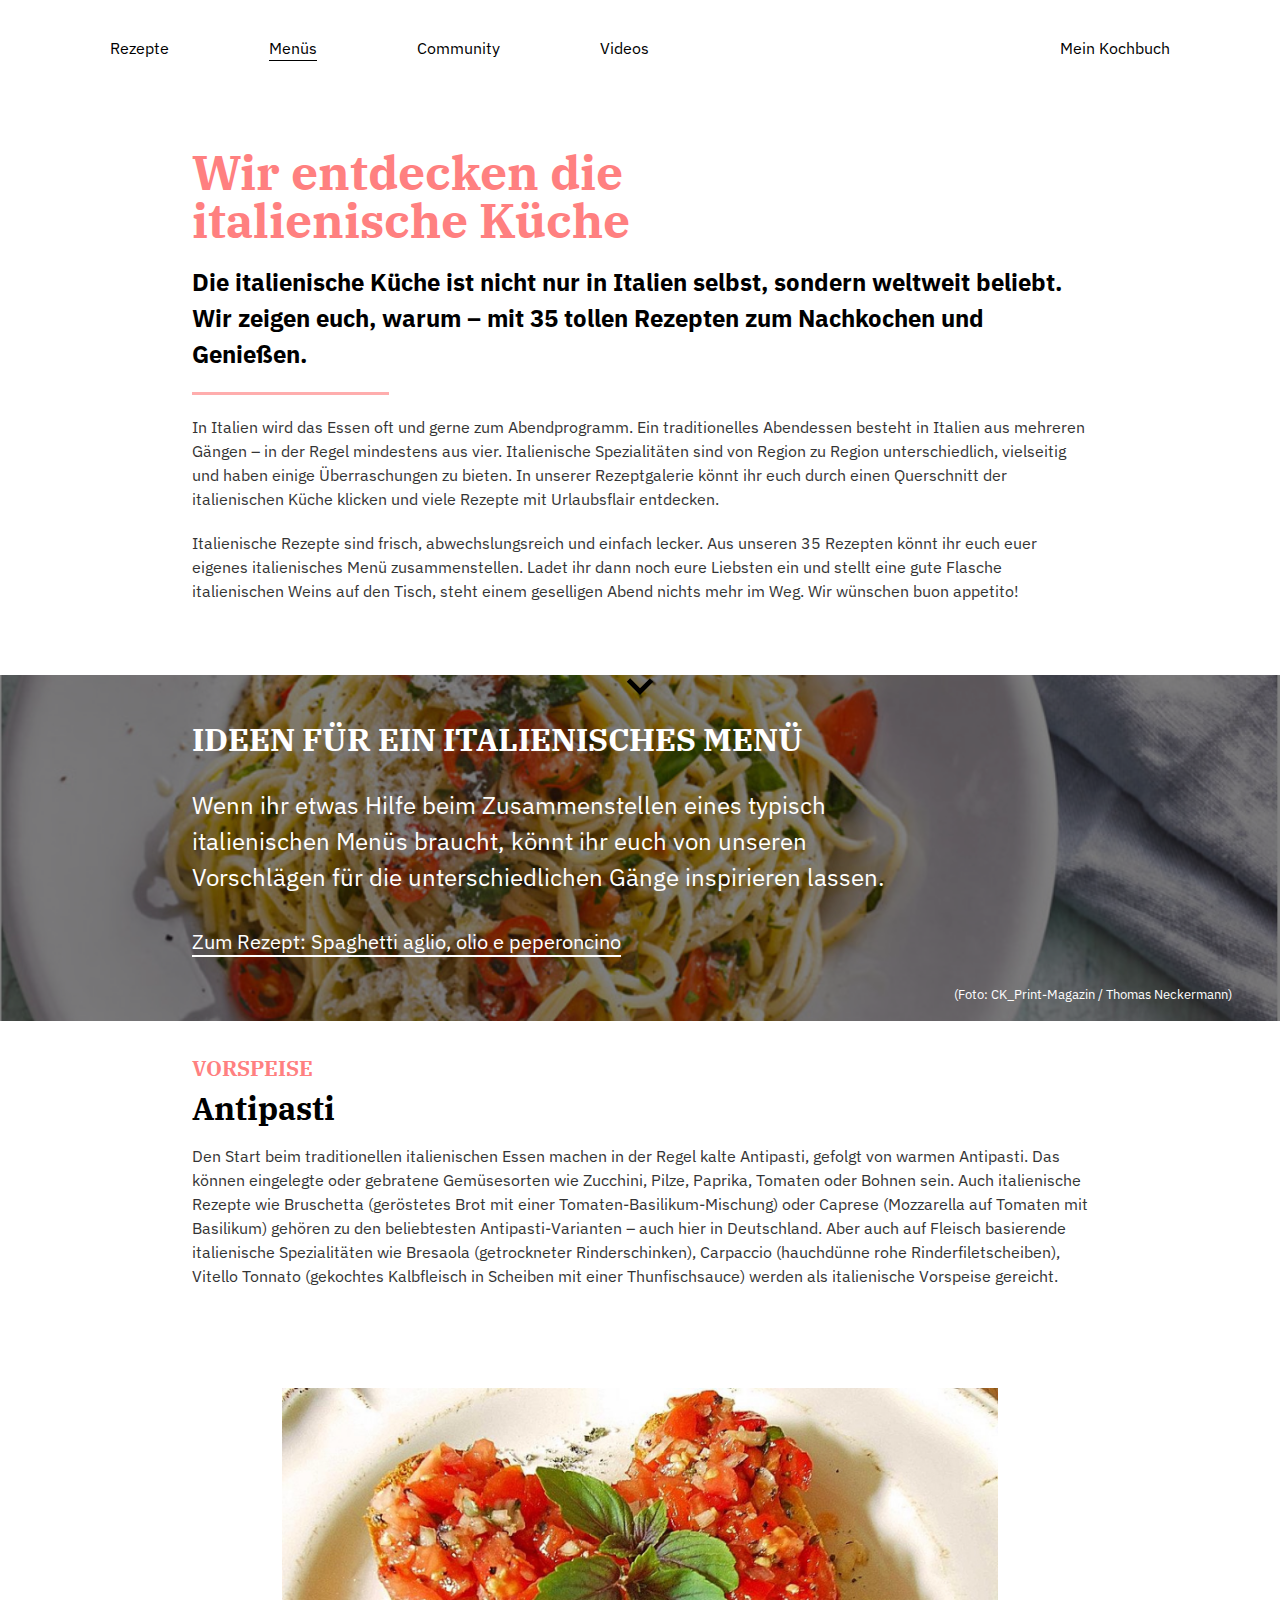
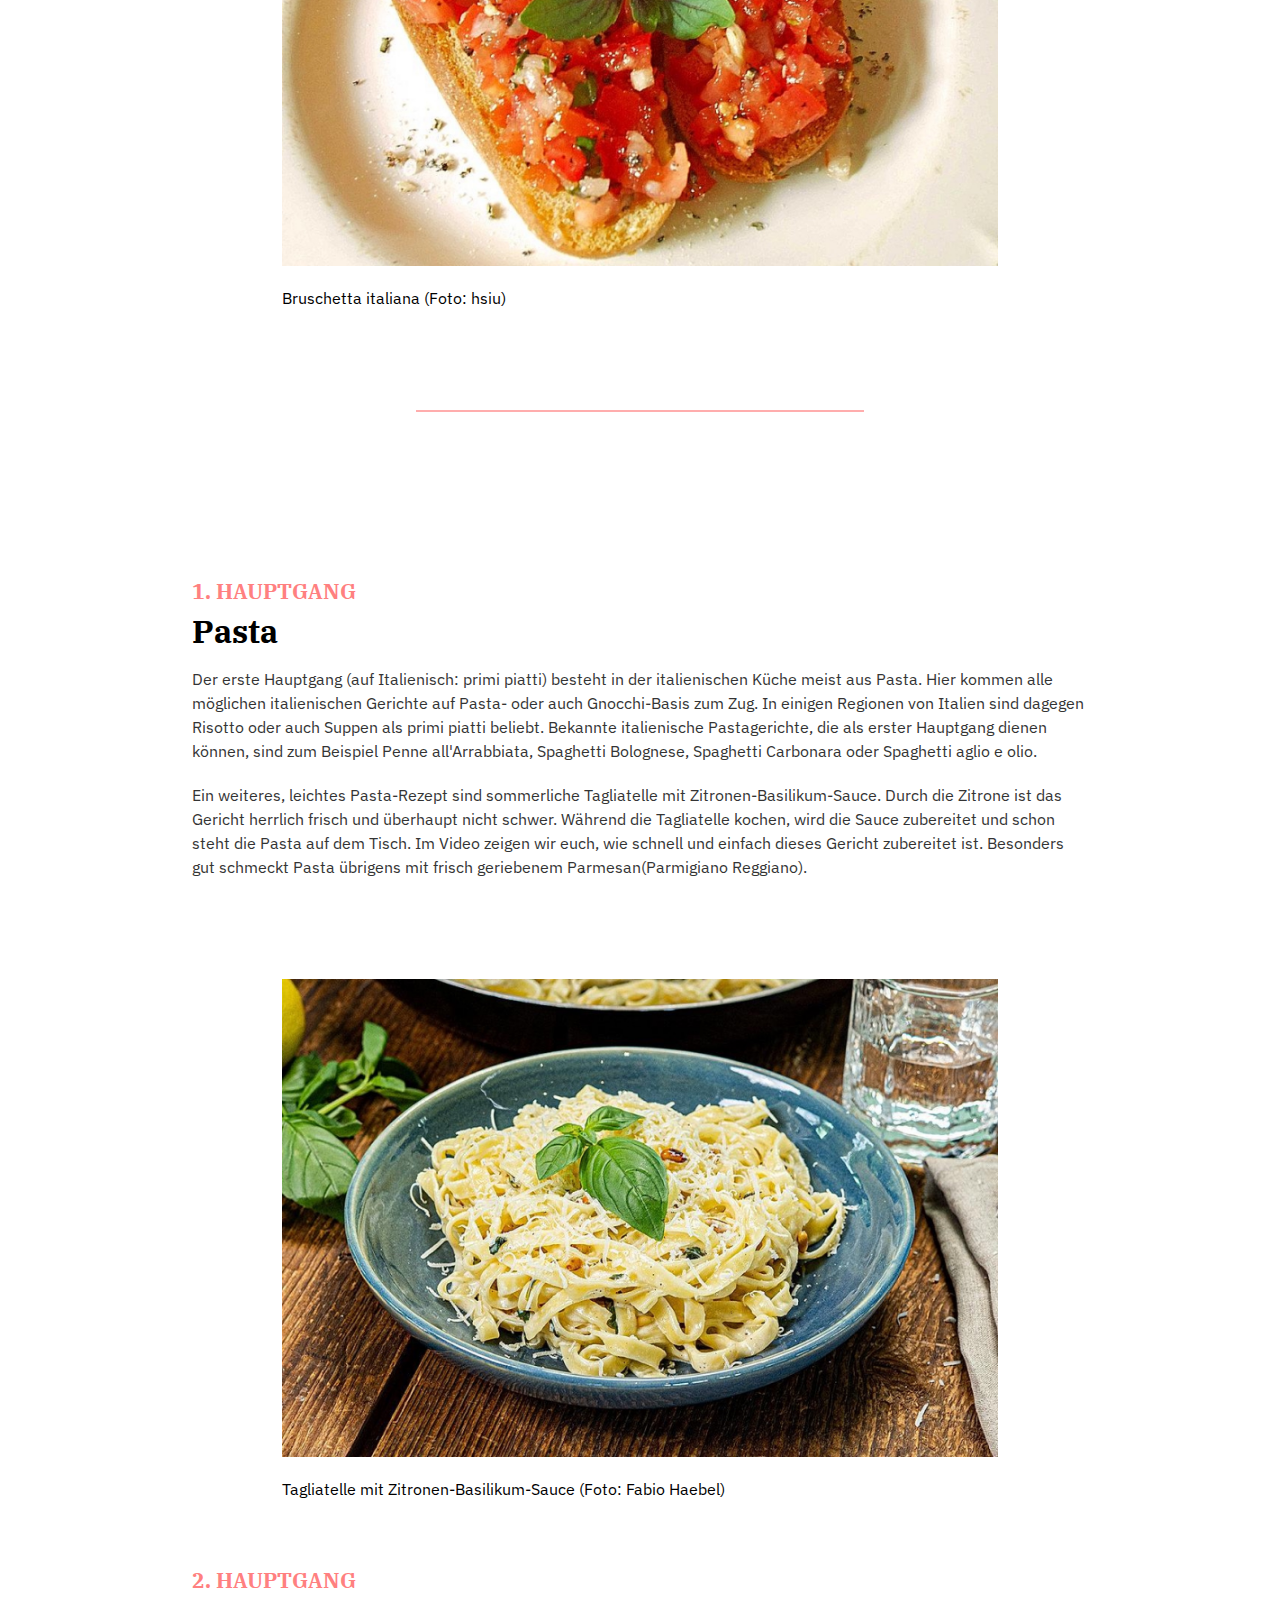
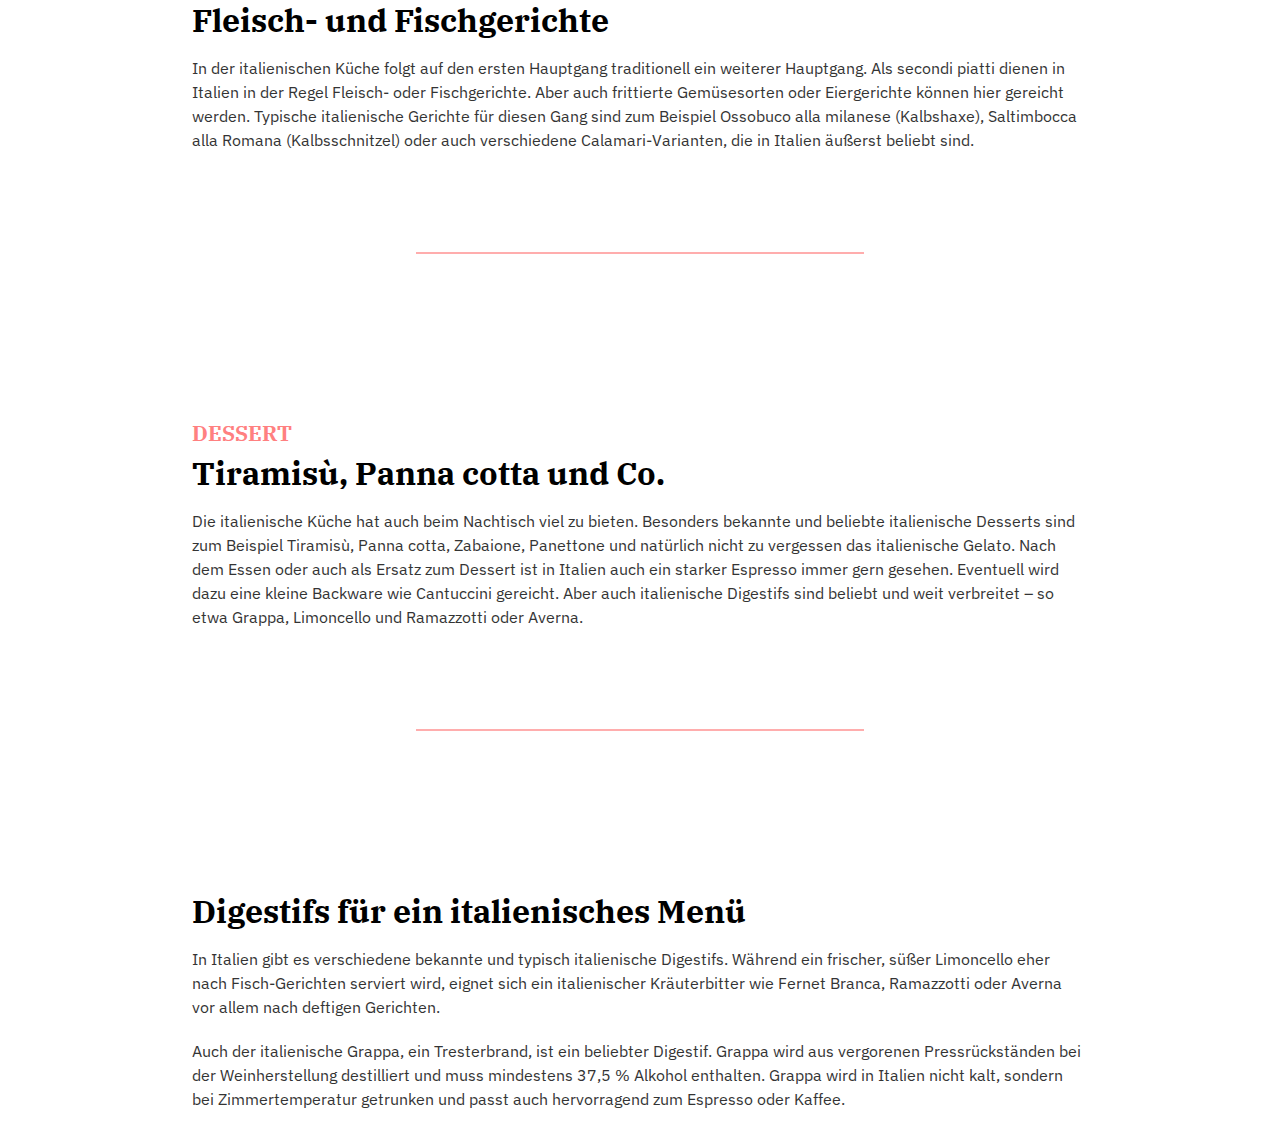
==== index.html @ d2a50026 "Initial commit" ====
<!DOCTYPE html>
<html lang="de">

<head>
  <meta charset="UTF-8">
  <meta http-equiv="X-UA-Compatible" content="IE=edge">
  <meta name="viewport" content="width=device-width, initial-scale=1.0">
  <title>Übersicht</title>

  <link rel="stylesheet" href="./styles/reset.css">
  <link rel="stylesheet" href="./styles/variables.css">
  <link rel="stylesheet" href="./styles/base.css">
  <link rel="stylesheet" href="./styles/components.css">
</head>

<body>

  <header class="navbar">
    <nav>
      <ul>
        <li><a href="./recipes/spaghetti-aglio-olio-e-peperoncino.html">Rezepte</a></li>
        <li><a class="is-active" href="./index.html">Menüs</a></li>
        <li><a href="#">Community</a></li>
        <li><a href="#">Videos</a></li>
        <li><a href="#">Mein Kochbuch</a></li>
      </ul>
    </nav>
  </header>

  <main>
    <article class="catcher">
      <h1>Wir entdecken die italienische Küche</h1>

      <h2 class="subheader">
        Die italienische Küche ist nicht nur in Italien selbst, sondern
        weltweit beliebt. Wir zeigen euch, warum – mit 35 tollen Rezepten zum
        Nachkochen und Genießen.
      </h2>

      <hr>

      <p>
        In Italien wird das Essen oft und gerne zum Abendprogramm. Ein
        traditionelles Abendessen besteht in Italien aus mehreren Gängen – in
        der Regel mindestens aus vier. Italienische Spezialitäten sind von
        Region zu Region unterschiedlich, vielseitig und haben einige
        Überraschungen zu bieten. In unserer Rezeptgalerie könnt ihr euch
        durch einen Querschnitt der italienischen Küche klicken und viele
        Rezepte mit Urlaubsflair entdecken.
      </p>

      <p>
        Italienische Rezepte sind frisch, abwechslungsreich und einfach
        lecker. Aus unseren 35 Rezepten könnt ihr euch euer eigenes
        italienisches Menü zusammenstellen. Ladet ihr dann noch eure Liebsten
        ein und stellt eine gute Flasche italienischen Weins auf den Tisch,
        steht einem geselligen Abend nichts mehr im Weg. Wir wünschen buon
        appetito!
      </p>

      <p>
        <a href="#antipasti">
          <svg xmlns="http://www.w3.org/2000/svg" viewBox="0 -960 960 960" width="48">
            <path d="M480-322 216-586l67-67 197 198 197-197 67 67-264 263Z" />
          </svg>
        </a>
      </p>
    </article>

    <section class="hero">
      <figure>
        <img src="./images/header.jpg" alt="Bild von Spaghetti">
        <figcaption>(Foto: CK_Print-Magazin / Thomas Neckermann)</figcaption>
      </figure>

      <div class="hero-content">
        <h2>Ideen für ein italienisches Menü</h2>
        <p>
          Wenn ihr etwas Hilfe beim Zusammenstellen eines typisch italienischen
          Menüs braucht, könnt ihr euch von unseren Vorschlägen für die
          unterschiedlichen Gänge inspirieren lassen.
          <a href="#">Zum Rezept: Spaghetti aglio, olio e peperoncino</a>
        </p>
      </div>

    </section>

    <section id="antipasti">
      <h2>Vorspeise</h2>
      <h3>Antipasti</h3>

      <p>
        Den Start beim traditionellen italienischen Essen machen in der Regel
        kalte Antipasti, gefolgt von warmen Antipasti. Das können eingelegte
        oder gebratene Gemüsesorten wie Zucchini, Pilze, Paprika, Tomaten oder
        Bohnen sein. Auch italienische Rezepte wie Bruschetta (geröstetes Brot
        mit einer Tomaten-Basilikum-Mischung) oder Caprese (Mozzarella auf
        Tomaten mit Basilikum) gehören zu den beliebtesten Antipasti-Varianten
        – auch hier in Deutschland. Aber auch auf Fleisch basierende
        italienische Spezialitäten wie Bresaola (getrockneter Rinderschinken),
        Carpaccio (hauchdünne rohe Rinderfiletscheiben), Vitello Tonnato
        (gekochtes Kalbfleisch in Scheiben mit einer Thunfischsauce) werden
        als italienische Vorspeise gereicht.
      </p>

      <figure>
        <img src="./images/bruschetta-italiana.jpg" alt="Bild von Bruschetta Italiana">
        <figcaption>Bruschetta italiana (Foto: hsiu)</figcaption>
      </figure>

      <hr>
    </section>

    <section>
      <h2>1. Hauptgang</h2>
      <h3>Pasta</h3>

      <p>
        Der erste Hauptgang (auf Italienisch: primi piatti) besteht in der
        italienischen Küche meist aus Pasta. Hier kommen alle möglichen
        italienischen Gerichte auf Pasta- oder auch Gnocchi-Basis zum Zug. In
        einigen Regionen von Italien sind dagegen Risotto oder auch Suppen als
        primi piatti beliebt. Bekannte italienische Pastagerichte, die als
        erster Hauptgang dienen können, sind zum Beispiel Penne
        all'Arrabbiata, Spaghetti Bolognese, Spaghetti Carbonara oder
        Spaghetti aglio e olio.
      </p>

      <p>
        Ein weiteres, leichtes Pasta-Rezept sind sommerliche Tagliatelle mit
        Zitronen-Basilikum-Sauce. Durch die Zitrone ist das Gericht herrlich
        frisch und überhaupt nicht schwer. Während die Tagliatelle kochen,
        wird die Sauce zubereitet und schon steht die Pasta auf dem Tisch. Im
        Video zeigen wir euch, wie schnell und einfach dieses Gericht
        zubereitet ist. Besonders gut schmeckt Pasta übrigens mit frisch
        geriebenem Parmesan(Parmigiano Reggiano).
      </p>

      <figure>
        <img src="./images/tagliatelle-mit-zitronen-basilikum-sauce.jpg" alt="Bild von Tagliatelle">
        <figcaption>Tagliatelle mit Zitronen-Basilikum-Sauce (Foto: Fabio Haebel)</figcaption>
      </figure>
    </section>

    <section>
      <h2>2. Hauptgang</h2>
      <h3>Fleisch- und Fischgerichte</h3>

      <p>
        In der italienischen Küche folgt auf den ersten Hauptgang traditionell
        ein weiterer Hauptgang. Als secondi piatti dienen in Italien in der
        Regel Fleisch- oder Fischgerichte. Aber auch frittierte Gemüsesorten
        oder Eiergerichte können hier gereicht werden. Typische italienische
        Gerichte für diesen Gang sind zum Beispiel Ossobuco alla milanese
        (Kalbshaxe), Saltimbocca alla Romana (Kalbsschnitzel) oder auch
        verschiedene Calamari-Varianten, die in Italien äußerst beliebt sind.
      </p>

      <hr>
    </section>

    <section>
      <h2>Dessert</h2>
      <h3>Tiramisù, Panna cotta und Co.</h3>

      <p>
        Die italienische Küche hat auch beim Nachtisch viel zu bieten.
        Besonders bekannte und beliebte italienische Desserts sind zum
        Beispiel Tiramisù, Panna cotta, Zabaione, Panettone und natürlich
        nicht zu vergessen das italienische Gelato. Nach dem Essen oder auch
        als Ersatz zum Dessert ist in Italien auch ein starker Espresso immer
        gern gesehen. Eventuell wird dazu eine kleine Backware wie Cantuccini
        gereicht. Aber auch italienische Digestifs sind beliebt und weit
        verbreitet – so etwa Grappa, Limoncello und Ramazzotti oder Averna.
      </p>

      <hr>
    </section>

    <section>
      <h3>Digestifs für ein italienisches Menü</h3>

      <p>
        In Italien gibt es verschiedene bekannte und typisch italienische
        Digestifs. Während ein frischer, süßer Limoncello eher nach
        Fisch-Gerichten serviert wird, eignet sich ein italienischer
        Kräuterbitter wie Fernet Branca, Ramazzotti oder Averna vor allem nach
        deftigen Gerichten.
      </p>

      <p>
        Auch der italienische Grappa, ein Tresterbrand, ist ein beliebter
        Digestif. Grappa wird aus vergorenen Pressrückständen bei der
        Weinherstellung destilliert und muss mindestens 37,5 % Alkohol
        enthalten. Grappa wird in Italien nicht kalt, sondern bei
        Zimmertemperatur getrunken und passt auch hervorragend zum Espresso
        oder Kaffee.
      </p>
    </section>
  </main>
</body>

</html>
---- styles/variables.css ----
@import url("https://fonts.googleapis.com/css2?family=IBM+Plex+Sans:wght@400;700&display=swap");
@import url("https://fonts.googleapis.com/css2?family=IBM+Plex+Serif:wght@400;500;700&display=swap");

:root {
    --base-size: 1rem;

    /* Sizes */
    --xs: calc(0.5 * var(--base-size));
    --s: calc(1 * var(--base-size));
    --m: calc(1.5 * var(--base-size));
    --l: calc(2 * var(--base-size));
    --xl: calc(3 * var(--base-size));
    --xxl: calc(4 * var(--base-size));
    --xxxl: calc(5 * var(--base-size));
    --max-width-content: calc(60 * var(--s));

    /* Colors */
    --primary: #000;
    --primary-lighter: #343434;
    --secondary: #fff;
    --accent: #ff8080;
    --accent-lighter: #ffadad;
    --accent-lightest: #fdd0d0;
    --light: hsl(0deg 0% 80% / 100%);
    --lighter: hsl(0deg 0% 90% / 100%);
    --lightest: hsl(0deg 0% 100% / 100%);    

    /* Font Family */
    --font-family-sans: "IBM Plex Sans", sans-serif;
    --font-family-serif: "IBM Plex Serif", serif;

    /* Spacing */
    --spacing-padding: 110px;
    --spacing-margin-large: 100px;
    --spacing-margin-medium: 20px;

    /* Font Sizes */
    --font-size-base: var(--s);
    --font-size-heading1: var(--xl);
    --font-size-heading2: var(--m);
    --font-size-paragraph: var(--s);

    /* Font Weights */
    --font-weight-normal: 400;
    --font-weight-bold: 700;

    /* Figure */
    --figure-margin-top: var(--spacing-margin-large);

    /* Article */
    --article-margin-bottom: var(--spacing-margin-large);

    /* Misc */
    --lh-heading: 100%;
}
---- styles/base.css ----
html,
body {
    font-family: var(--font-family-sans);
    font-size: var(--font-size-base);
}

nav a {
    color: var(--primary);
}


h1 {
    max-width: var(--max-width-content);
    color: var(--accent);
    font-family: var(--font-family-serif);
    font-size: var(--font-size-heading1);
    font-weight: var(--font-weight-bold);
    line-height: var(--lh-heading);
    text-wrap: balance;
}

h2 {
    margin-bottom: var(--l);
    font-size: var(--font-size-heading2);
    font-weight: var(--font-weight-bold);
    line-height: var(--lh-normal);
}

h3{
    line-height: var(--lh-heading);
}

h2 + h3{
    margin-top: calc(var(--m) * -1);
}

hr {
    border: none;
    border-top: 2px solid #d9d9d9;
    margin: var(--spacing-margin-large) 0;
}

p {
    margin: var(--spacing-margin-medium) 0 0;
    color: var(--primary-lighter);
    font-size: var(--font-size-paragraph);
    font-weight: var(--font-weight-normal);
    line-height: 1.5;
}

figure {
    margin: var(--figure-margin-top) 0 0;
}

img {
    width: 100%;
}

figcaption {
    margin: var(--spacing-margin-medium) 0 0;
}

ol {
    padding: 0 0 0 var(--spacing-margin-medium);
}

main > article:not(.hero),
main > div,
main > section:not(.hero){
    max-width: var(--max-width-content);
    padding: var(--l);
    margin: auto;
}

/* stylelint-disable-next-line no-descending-specificity */
article {
    margin: 0 0 var(--article-margin-bottom);
}

article a {
    display: inline-block;
    margin: var(--spacing-margin-medium) 0 0;
    color: var(--primary);
    text-decoration: none;
}

section h2,
article:not([class]) h2
 {
    color: var(--accent);
    font-family: var(--font-family-serif);
    font-size: 1.3rem;
    text-transform: uppercase;
}

article:not([class]) h3,
section:not([class]) h3 {
    font-family: var(--font-family-serif);
    font-size: 2rem;
    font-weight: var(--font-weight-bold);
}

article:not([class]) figure,
section:not([class]) figure {
    width: 80%;
    margin-left: 10%;
}

article:not([class]) hr,
section:not([class]) hr {
    width: 50%;
    border-top: 2px solid var(--accent-lighter);
    margin-left: 25%;
}
---- styles/components.css ----
/* Hero
############################################################################ */

.hero {
    position: relative;
    display: flex;
    overflow: hidden;
    width: 100vw;
    flex-direction: column;
    align-items: center;
    justify-content: center;
    color: var(--secondary);
}

.hero figure {
    position: absolute;
    margin: 0;
    inset: 0;
    pointer-events: none;
}

.hero figure img {
    position: absolute;
    z-index: -1;
    top: 0;
    right: 0;
    bottom: 0;
    width: 100%;
    height: 100%;
    filter: brightness(0.5);
    object-fit: cover;
    object-position: center center;

}

.hero figure figcaption {
    position: absolute;
    right: var(--xl);
    bottom: var(--s);
    font-size: smaller;
}

.hero h1 {
    color: var(--lightest);
}

.hero h2 {
    color: var(--lightest);
    font-family: var(--font-family-serif);
    font-size: var(--l);
    font-weight: var(--font-weight-bold);
    line-height: var(--lh-heading);
}

.hero p {
    color: var(--secondary);
    font-size: var(--m);
}

.hero a {
    display: block;
    margin-top: var(--l);
    color: var(--secondary);
    font-size: smaller;
    text-decoration: underline;
    text-underline-offset: 0.4rem;
}

.hero-content{
    max-width: var(--max-width-content);
    padding: var(--xl) var(--l) var(--xxl);
    padding-right: calc(10vw * 1.5);
}

/* Subheader
############################################################################ */

.subheader {
    font-size: 1.5rem;
    font-weight: var(--font-weight-bold);
}


/* Catcher
############################################################################ */

.catcher {
    max-width: var(--max-width-content);
    padding: var(--l);
}

.catcher * {
    margin: var(--spacing-margin-medium) 0 0;
}

.catcher h1{
    max-width: 90%;
}

.catcher p:last-child {
    display: flex;
    width: 100%;
    align-items: center;
}

.catcher p:last-child svg {
    position: absolute;
    left: 50%;
    transform: translateX(-50%);
}

.catcher hr {
    width: 22%;
    border-top: 3px solid var(--accent-lighter);
}


/* Ingredients
############################################################################ */

.ingredients table {
    width: 100%;
    border: 1px solid var(--accent);
    border-collapse: collapse;
}

.ingredients th,
.ingredients td {
    padding: 8px;
    border-right: 1px solid var(--accent);
    border-bottom: 1px solid var(--accent);
    text-align: left;
}

.ingredients td {
    padding-right: 6rem;
}

.ingredients td:last-child {
    border-right: none;
}

/* Nutritional Values
############################################################################ */

.nutritional-values{
    width: 100%;
    text-align: center;
}

.nutritional-values dl {
    margin: 20px 0 0;
}

.nutritional-values dt {
    margin: 20px 0 0;
    font-size: 1.2rem;
}

.nutritional-values dd {
    color: var(--accent);
    font-family: "IBM Plex Serif", serif;
    font-size: 1.5rem;
    font-weight: var(--font-weight-bold);
}


/* Navbar (Main Navigation)
############################################################################ */

.navbar {
    position: sticky;
    z-index: 1;
    top: 0;
    width: 100%;
    padding: var(--spacing-margin-medium) var(--spacing-padding);
    background: var(--secondary);
}

.navbar ul {
    display: flex;
    width: 100%;
    justify-content: space-between;
    padding: 0;
    list-style: none;
}

.navbar ul li a {
    text-decoration: none;
}

.navbar ul li:not(:last-child) {
    margin-right: var(--spacing-margin-large);
}

.navbar ul li:last-child {
    margin-right: 0;
    margin-left: auto;
}

/* navbar link highlight */
.navbar a.is-active {
    text-decoration: underline;
    text-underline-offset: 0.4rem;
}

/* Intern Nav (Page Navigation)
############################################################################ */

.intern-nav {
    position: fixed;
    z-index: 1;
    right: 0;
    margin-top: 0;
    background-color: var(--accent-lightest);
}

.intern-nav ul {
    padding: 1rem;
    list-style: none;
}

/* stylelint-disable-next-line no-descending-specificity */
.intern-nav ul li {
    margin-right: 0;
}

.intern-nav ul li a {
    text-decoration: none;
}

.intern-nav ul li a[data-state="active"] {
    text-decoration: underline;
    text-underline-offset: 0.2rem;}



/* Quantiy Selector
############################################################################ */

.quantity-selector-head{
    max-width: var(--max-width-content);
    color: var(--darkest);
    font-family: var(--font-family-sans-serif);
}

.quantity-selector-head .highlighted {
    padding: 0.2rem 0.7rem;
    border-radius: 1rem;
    margin: 0 0.5rem;
    background-color: var(--accent-lighter);
    font-weight: var(--font-weight-bold);
}


/* Form
############################################################################ */

form {
    display: flex;
    width: fit-content;
    flex-direction: column;
}

form input {
    padding: var(--s) var(--m);
    margin-bottom: var(--l);
    
}

.form-container {
    display: flex;
    flex-direction: row;
    gap: var(--m);
}

form button {
    padding: var(--s) var(--xl);
    border: none;
    border-radius: 0;
    background: #d9d9d9;
    outline: none;
}

.form-container button:last-child{
    background-color: var(--accent-lighter);
}

.form-container .input-container {
    display: flex;
    flex-direction: column;
}

textarea {
    width: 100%;
    height: 10rem;
    padding: var(--s) var(--m);
}

label[for="data"] {
    display: flex;
    align-items: center;
}

form input[type="checkbox"] {
    width: 2rem;
    height: 2rem;
    margin-top: 2rem;
    margin-right: 2rem;
}

.invalid {
    border: 2px solid red;
}

.invalid-label {
    color: red;
}


/* Comments
############################################################################ */

.comments {
    max-width: var(--max-width-content);
    padding: var(--l);
}

.comments h3{
    margin-top: var(--xl);
    margin-bottom: var(--l);
}

/* stylelint-disable-next-line no-descending-specificity */
.comment-user-info p {
    margin: 0 0 0 1.5rem;
}

.comment p:last-child {
    width: 100%;
}

/* stylelint-disable-next-line no-descending-specificity */
.comment img {
    width: 3rem;
    height: 3rem;
}

.comment-user-info {
    display: flex;
    flex-direction: row;
    align-items: center;
    justify-content: space-between;
}

/* Steps
############################################################################ */

.steps{
    padding: 0;
    counter-reset: step-count;
}

/* stylelint-disable-next-line no-descending-specificity */
.steps > li{
    display: block;
    padding-bottom: var(--xl);
    counter-increment: step-count;
}

.steps > li.is-text-only{
    display: flex;
    justify-content: center;
}

.steps > li.is-text-only p{
    max-width: calc(var(--max-width-content) * 0.5);
}

.steps > li figure{
    display: flex;
    width: auto;
    align-items: center;
    margin: 0;
    gap: var(--m);
}

.steps > li figure > *{
    width: 50%;
    flex-basis: 50%;
    flex-grow: 1;
}

.steps .is-reversed{
    flex-direction: row-reverse;
}

.steps .has-counter{
    position: relative;
    padding-top: 0;
    margin-left: var(--xl);
}

.steps .has-counter::before {
    position: absolute;
    left: calc(var(--xl) * -1);
    color: var(--accent);
    content: counter(step-count);
    font-size: var(--xl);
    font-weight: bold;
    line-height: var(--xl);
}
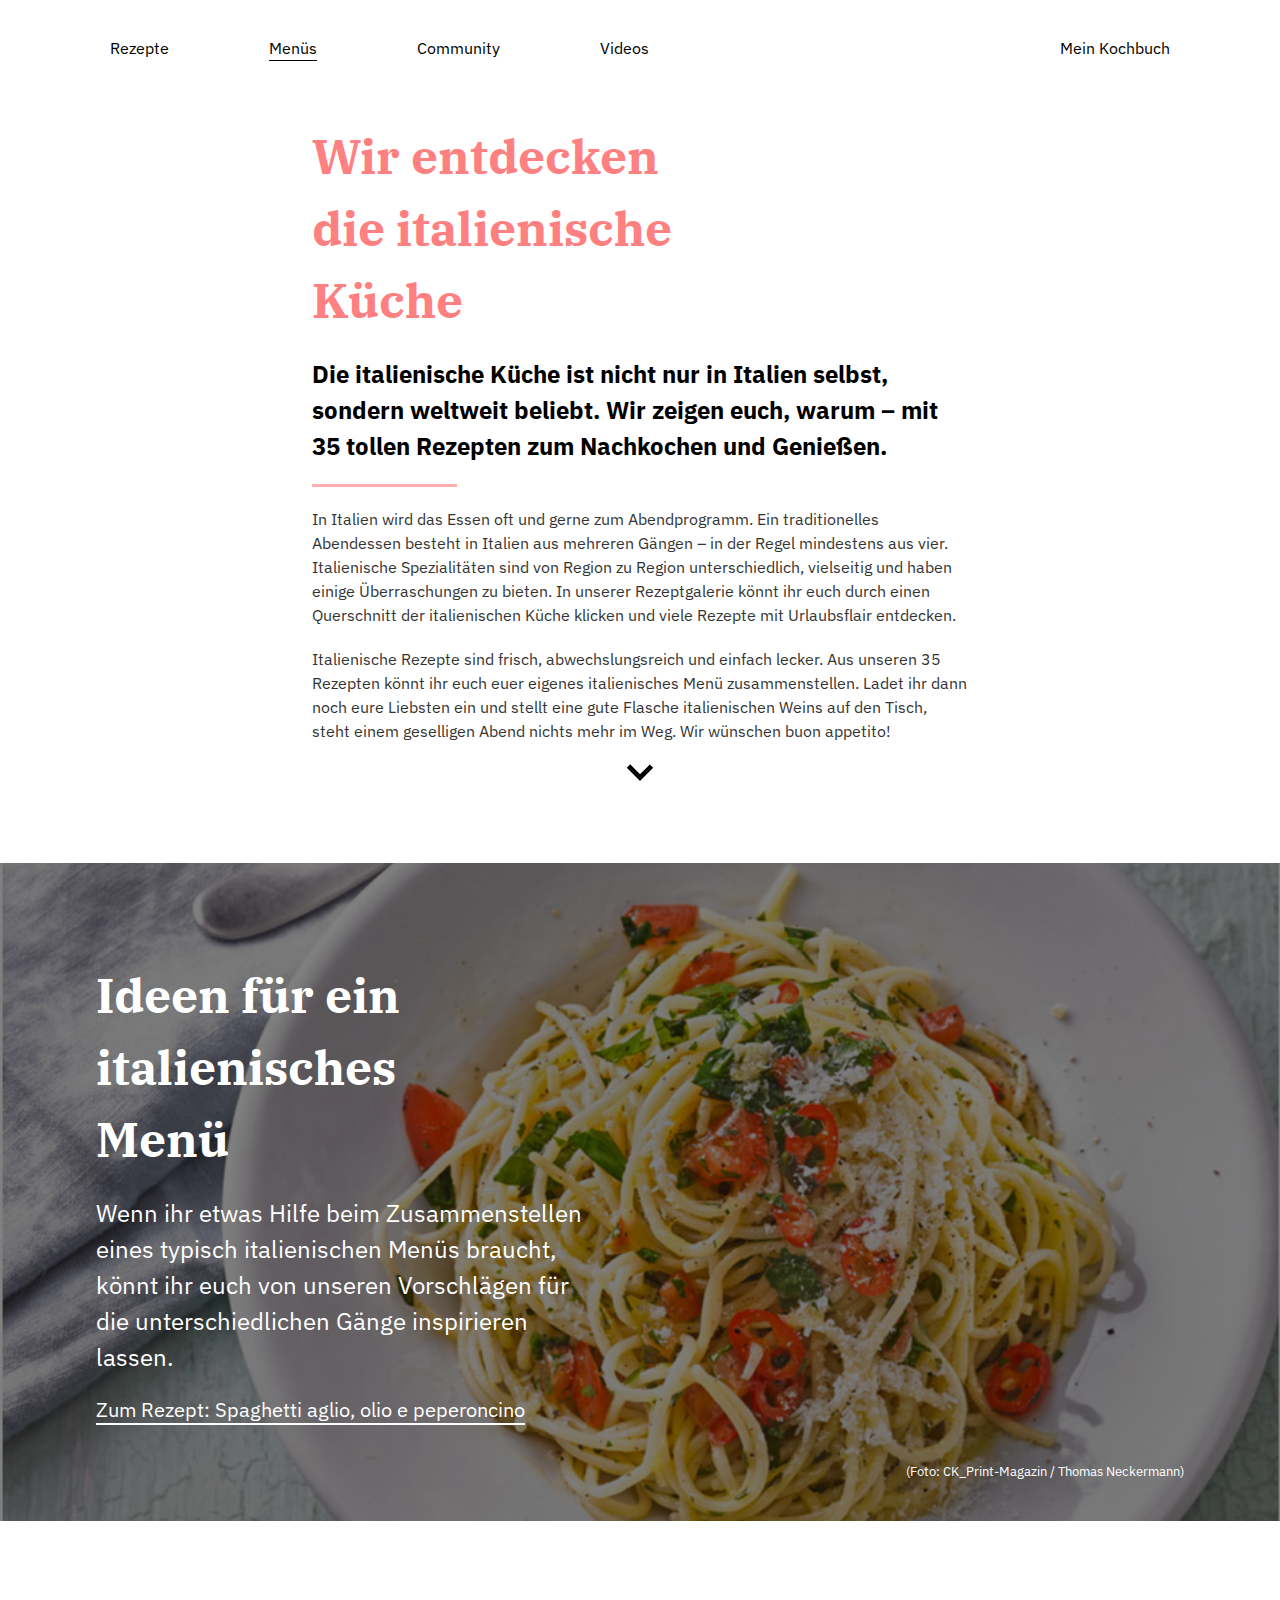
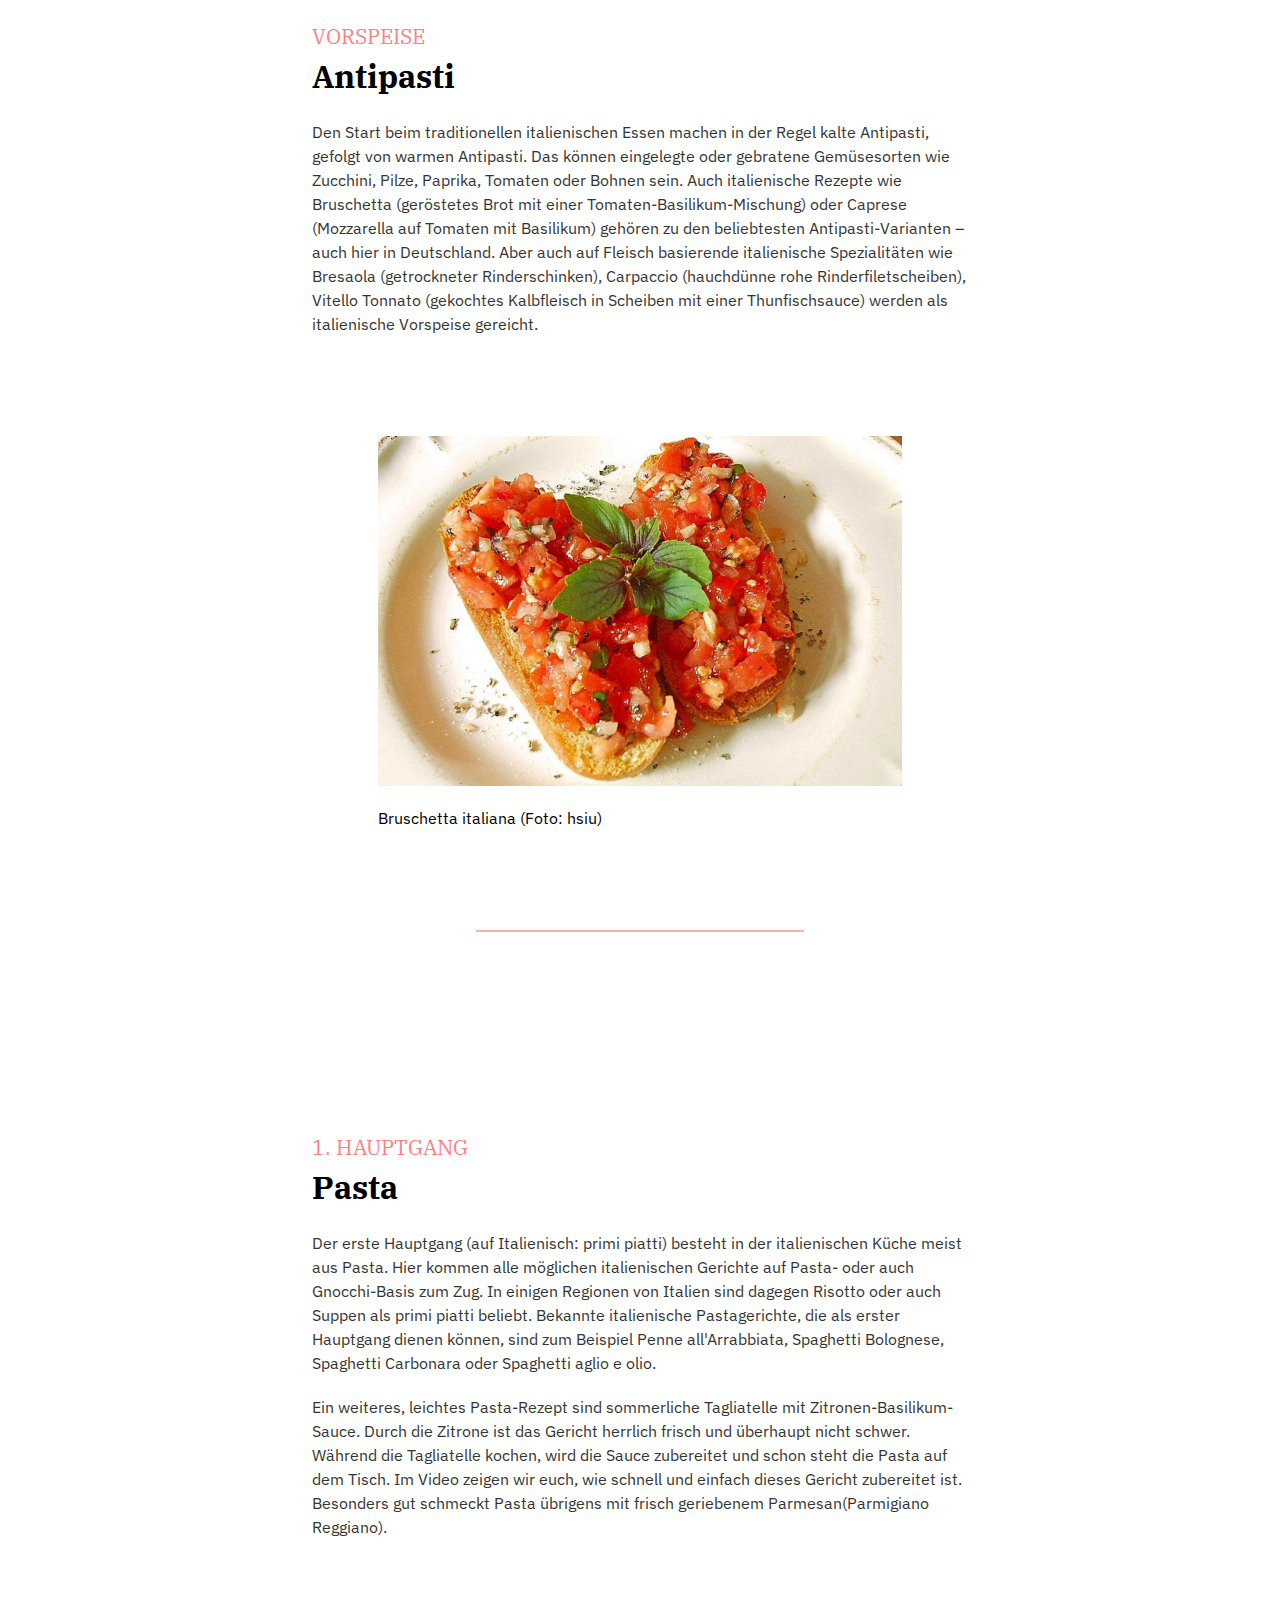
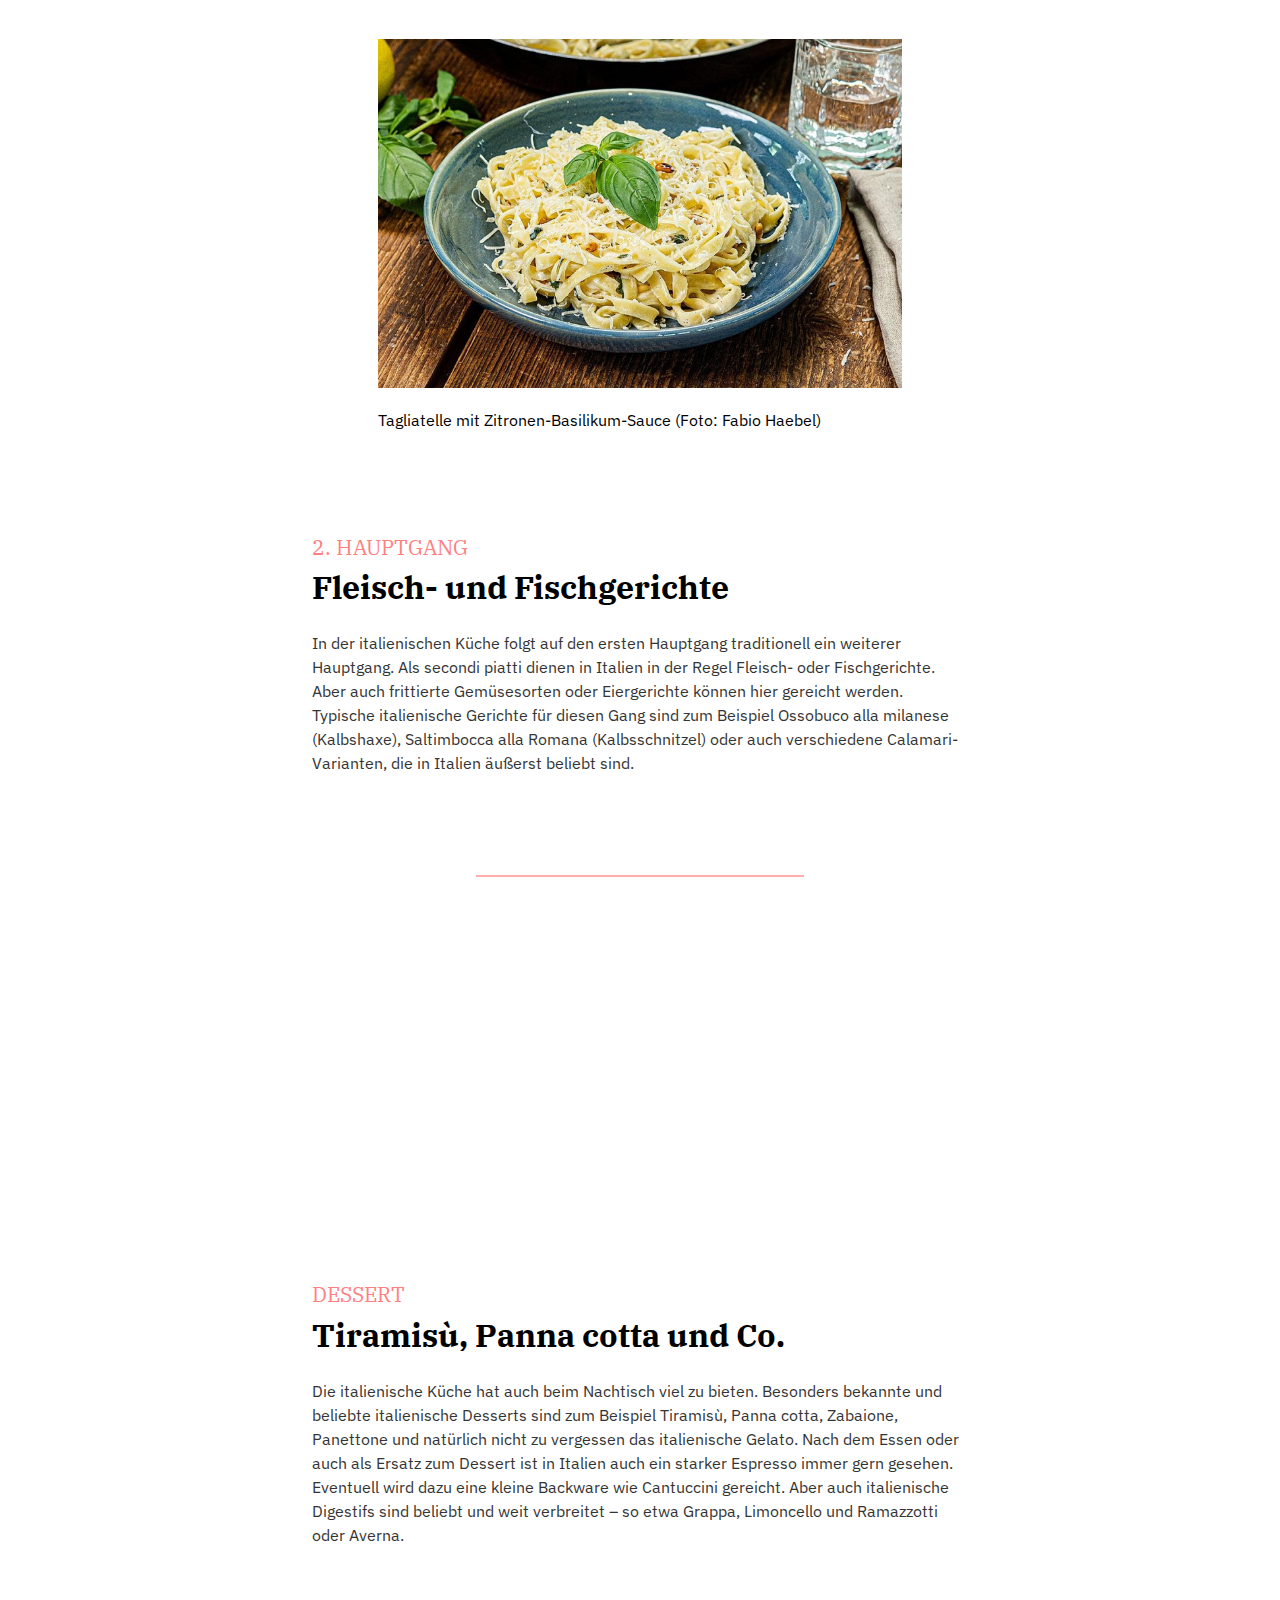
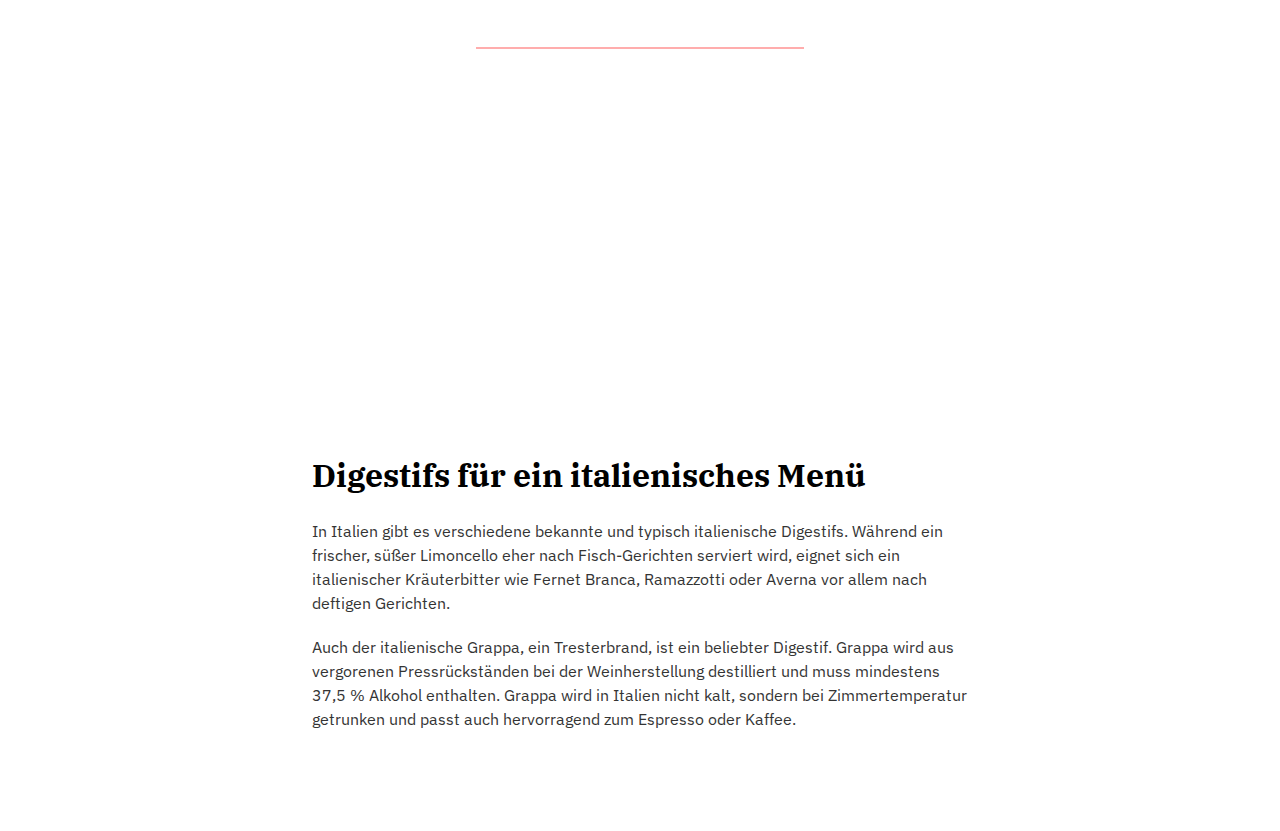
==== commit ca9d8a3f: "Initialize quantity-selector" ====
--- a/index.html
+++ b/index.html
@@ -7,19 +7,18 @@
   <meta name="viewport" content="width=device-width, initial-scale=1.0">
   <title>Übersicht</title>
 
-  <link rel="stylesheet" href="./styles/reset.css">
-  <link rel="stylesheet" href="./styles/variables.css">
-  <link rel="stylesheet" href="./styles/base.css">
-  <link rel="stylesheet" href="./styles/components.css">
+  <link rel="stylesheet" href="/styles/reset.css">
+  <link rel="stylesheet" href="/styles/style.css">
+  <link rel="stylesheet" href="/styles/index.css">
 </head>
 
 <body>
 
-  <header class="navbar">
-    <nav>
+  <header>
+    <nav class="navbar">
       <ul>
-        <li><a href="./recipes/spaghetti-aglio-olio-e-peperoncino.html">Rezepte</a></li>
-        <li><a class="is-active" href="./index.html">Menüs</a></li>
+        <li><a href="/recipes/spaghetti-aglio-olio-e-peperoncino.html">Rezepte</a></li>
+        <li><a href="/index.html">Menüs</a></li>
         <li><a href="#">Community</a></li>
         <li><a href="#">Videos</a></li>
         <li><a href="#">Mein Kochbuch</a></li>
@@ -59,33 +58,29 @@
       </p>
 
       <p>
-        <a href="#antipasti">
-          <svg xmlns="http://www.w3.org/2000/svg" viewBox="0 -960 960 960" width="48">
-            <path d="M480-322 216-586l67-67 197 198 197-197 67 67-264 263Z" />
-          </svg>
-        </a>
-      </p>
-    </article>
-
-    <section class="hero">
+        <svg xmlns="http://www.w3.org/2000/svg" viewBox="0 -960 960 960" width="48"><path d="M480-322 216-586l67-67 197 198 197-197 67 67-264 263Z"/></svg>
+      </p>
+    </article>
+
+    <article class="hero">
       <figure>
-        <img src="./images/header.jpg" alt="Bild von Spaghetti">
+        <img src="images/header.jpg" alt="Bild von Spaghetti">
         <figcaption>(Foto: CK_Print-Magazin / Thomas Neckermann)</figcaption>
       </figure>
 
-      <div class="hero-content">
-        <h2>Ideen für ein italienisches Menü</h2>
-        <p>
-          Wenn ihr etwas Hilfe beim Zusammenstellen eines typisch italienischen
-          Menüs braucht, könnt ihr euch von unseren Vorschlägen für die
-          unterschiedlichen Gänge inspirieren lassen.
-          <a href="#">Zum Rezept: Spaghetti aglio, olio e peperoncino</a>
-        </p>
-      </div>
-
-    </section>
-
-    <section id="antipasti">
+      <h2>Ideen für ein italienisches Menü</h2>
+
+      <p>
+        Wenn ihr etwas Hilfe beim Zusammenstellen eines typisch italienischen
+        Menüs braucht, könnt ihr euch von unseren Vorschlägen für die
+        unterschiedlichen Gänge inspirieren lassen.
+      </p>
+
+      <a href="#">Zum Rezept: Spaghetti aglio, olio e peperoncino</a>
+
+    </article>
+
+    <article>
       <h2>Vorspeise</h2>
       <h3>Antipasti</h3>
 
@@ -104,14 +99,14 @@
       </p>
 
       <figure>
-        <img src="./images/bruschetta-italiana.jpg" alt="Bild von Bruschetta Italiana">
+        <img src="/images/bruschetta-italiana.jpg" alt="Bild von Bruschetta Italiana">
         <figcaption>Bruschetta italiana (Foto: hsiu)</figcaption>
       </figure>
 
       <hr>
-    </section>
-
-    <section>
+    </article>
+
+    <article>
       <h2>1. Hauptgang</h2>
       <h3>Pasta</h3>
 
@@ -137,12 +132,12 @@
       </p>
 
       <figure>
-        <img src="./images/tagliatelle-mit-zitronen-basilikum-sauce.jpg" alt="Bild von Tagliatelle">
+        <img src="images/tagliatelle-mit-zitronen-basilikum-sauce.jpg" alt="Bild von Tagliatelle">
         <figcaption>Tagliatelle mit Zitronen-Basilikum-Sauce (Foto: Fabio Haebel)</figcaption>
       </figure>
-    </section>
-
-    <section>
+    </article>
+
+    <article>
       <h2>2. Hauptgang</h2>
       <h3>Fleisch- und Fischgerichte</h3>
 
@@ -157,9 +152,11 @@
       </p>
 
       <hr>
-    </section>
-
-    <section>
+    </article>
+
+    <hr>
+
+    <article>
       <h2>Dessert</h2>
       <h3>Tiramisù, Panna cotta und Co.</h3>
 
@@ -175,9 +172,11 @@
       </p>
 
       <hr>
-    </section>
-
-    <section>
+    </article>
+
+    <hr>
+
+    <article>
       <h3>Digestifs für ein italienisches Menü</h3>
 
       <p>
@@ -196,7 +195,7 @@
         Zimmertemperatur getrunken und passt auch hervorragend zum Espresso
         oder Kaffee.
       </p>
-    </section>
+    </article>
   </main>
 </body>
 
--- a/styles/style.css
+++ b/styles/style.css
@@ -0,0 +1,141 @@
+@import url("https://fonts.googleapis.com/css2?family=IBM+Plex+Sans:wght@400;700&display=swap");
+@import url("https://fonts.googleapis.com/css2?family=IBM+Plex+Serif:wght@400;500;700&display=swap");
+
+:root {
+    /* Colors */
+    --primary: #000;
+    --primary-lighter: #343434;
+    --secondary: #fff;
+    --accent: #ff8080;
+    --accent-lighter: #ffadad;
+    --accent-lightest: #fdd0d0;
+
+    /* Font Family */
+    --font-family-sans: "IBM Plex Sans", sans-serif;
+    --font-family-serif: "IBM Plex Serif", serif;
+
+    /* Spacing */
+    --spacing-padding: 110px;
+    --spacing-margin-large: 100px;
+    --spacing-margin-medium: 20px;
+
+    /* Font Sizes */
+    --font-size-base: 16px;
+    --font-size-heading1: 3rem;
+    --font-size-heading2: 1.5rem;
+    --font-size-paragraph: 1rem;
+
+    /* Font Weights */
+    --font-weight-normal: 400;
+    --font-weight-bold: 700;
+
+    /* Header */
+    --header-margin-top: var(--spacing-margin-large);
+    --header-margin-bottom: var(--spacing-margin-medium);
+
+    /* Figure */
+    --figure-margin-top: var(--spacing-margin-large);
+
+    /* Article */
+    --article-margin-bottom: var(--spacing-margin-large);
+}
+
+html,
+body {
+    padding: 0 var(--spacing-padding);
+    font-family: var(--font-family-sans);
+    font-size: var(--font-size-base);
+}
+
+nav a {
+    color: var(--primary);
+}
+
+header {
+    margin: var(--header-margin-top) 0 var(--header-margin-bottom);
+}
+
+h1 {
+    max-width: 60%;
+    color: var(--accent);
+    font-family: var(--font-family-serif);
+    font-size: var(--font-size-heading1);
+    font-weight: var(--font-weight-bold);
+}
+
+h2 {
+    font-size: var(--font-size-heading2);
+    font-weight: var(--font-weight-bold);
+}
+
+hr {
+    border: none;
+    border-top: 2px solid #d9d9d9;
+    margin: var(--spacing-margin-large) 0;
+}
+
+p {
+    margin: var(--spacing-margin-medium) 0 0;
+    color: var(--primary-lighter);
+    font-size: var(--font-size-paragraph);
+    font-weight: var(--font-weight-normal);
+    line-height: 1.5;
+}
+
+figure {
+    margin: var(--figure-margin-top) 0 0;
+}
+
+img {
+    width: 795px;
+}
+
+figcaption {
+    margin: var(--spacing-margin-medium) 0 0;
+}
+
+article {
+    margin: 0 0 var(--article-margin-bottom);
+}
+
+article a {
+    display: inline-block;
+    margin: var(--spacing-margin-medium) 0 0;
+    color: var(--primary);
+    text-decoration: none;
+}
+
+ol {
+    padding: 0 0 0 var(--spacing-margin-medium);
+}
+
+.navbar {
+    position: fixed;
+    z-index: 1;
+    top: 0;
+    left: 0;
+    width: 100%;
+    padding: var(--spacing-margin-medium) var(--spacing-padding);
+    background: var(--secondary);
+}
+
+.navbar ul {
+    display: flex;
+    width: 100%;
+    justify-content: space-between;
+    padding: 0;
+    list-style: none;
+}
+
+.navbar li a {
+    text-decoration: none;
+}
+
+li:not(:last-child) {
+    margin-right: var(--spacing-margin-large);
+}
+
+.navbar li:last-child {
+    margin-right: 0;
+    margin-left: auto;
+}
--- a/styles/index.css
+++ b/styles/index.css
@@ -0,0 +1,132 @@
+main {
+    display: flex;
+    flex-direction: column;
+    align-items: center;
+}
+
+/* second part */
+.hero {
+    position: relative;
+    display: flex;
+    overflow: hidden;
+    width: 100vw;
+    height: auto;
+    flex-direction: column;
+    justify-content: center;
+    padding: 6rem;
+    color: var(--secondary);
+}
+
+.hero figure {
+    position: absolute;
+    left: 0;
+    display: inline-block;
+    width: 100%;
+    height: 80%;
+    pointer-events: none;
+}
+
+.hero figure img {
+    position: absolute;
+    z-index: -1;
+    top: 50%;
+    left: 50%;
+    width: 100%;
+    filter: brightness(0.5);
+    transform: translate(-50%, -50%) scaleX(-1);
+}
+
+.hero figure figcaption {
+    position: absolute;
+    right: 6rem;
+    bottom: 1.5rem;
+    font-size: 0.8rem;
+}
+
+.hero h2 {
+    width: 40%;
+    font-family: var(--font-family-serif);
+    font-size: 3rem;
+    font-weight: var(--font-weight-bold);
+}
+
+.hero p {
+    width: 45%;
+    color: var(--secondary);
+    font-size: 1.5rem;
+}
+
+.hero a {
+    color: var(--secondary);
+    font-size: 1.25rem;
+    text-decoration: underline;
+    text-underline-offset: 0.4rem;
+}
+
+/* first part */
+.subheader {
+    font-size: 1.5rem;
+    font-weight: var(--font-weight-bold);
+}
+
+.catcher {
+    width: 78%;
+}
+
+.catcher * {
+    margin: var(--spacing-margin-medium) 0 0;
+}
+
+.catcher p:last-child {
+    display: flex;
+    width: 100%;
+    align-items: center;
+}
+
+.catcher p:last-child svg {
+    position: absolute;
+    left: 50%;
+    transform: translateX(-50%);
+}
+
+.catcher hr {
+    width: 22%;
+    border-top: 3px solid var(--accent-lighter);
+}
+
+/* other parts */
+article:not([class]) {
+    width: 78%;
+    height: fit-content;
+}
+
+article:not([class]) h2 {
+    color: var(--accent);
+    font-family: var(--font-family-serif);
+    font-size: 1.3rem;
+    font-weight: var(--font-weight-normal);
+    text-transform: uppercase;
+}
+
+article:not([class]) h3 {
+    font-family: var(--font-family-serif);
+    font-size: 2rem;
+    font-weight: var(--font-weight-bold);
+}
+
+article:not([class]) figure {
+    width: 80%;
+    margin-left: 10%;
+}
+
+article:not([class]) hr {
+    width: 50%;
+    border-top: 2px solid var(--accent-lighter);
+    margin-left: 25%;
+}
+
+/* navbar link highlight */
+.navbar li:nth-child(2) a {
+    text-decoration: underline;
+    text-underline-offset: 0.4rem;
+}
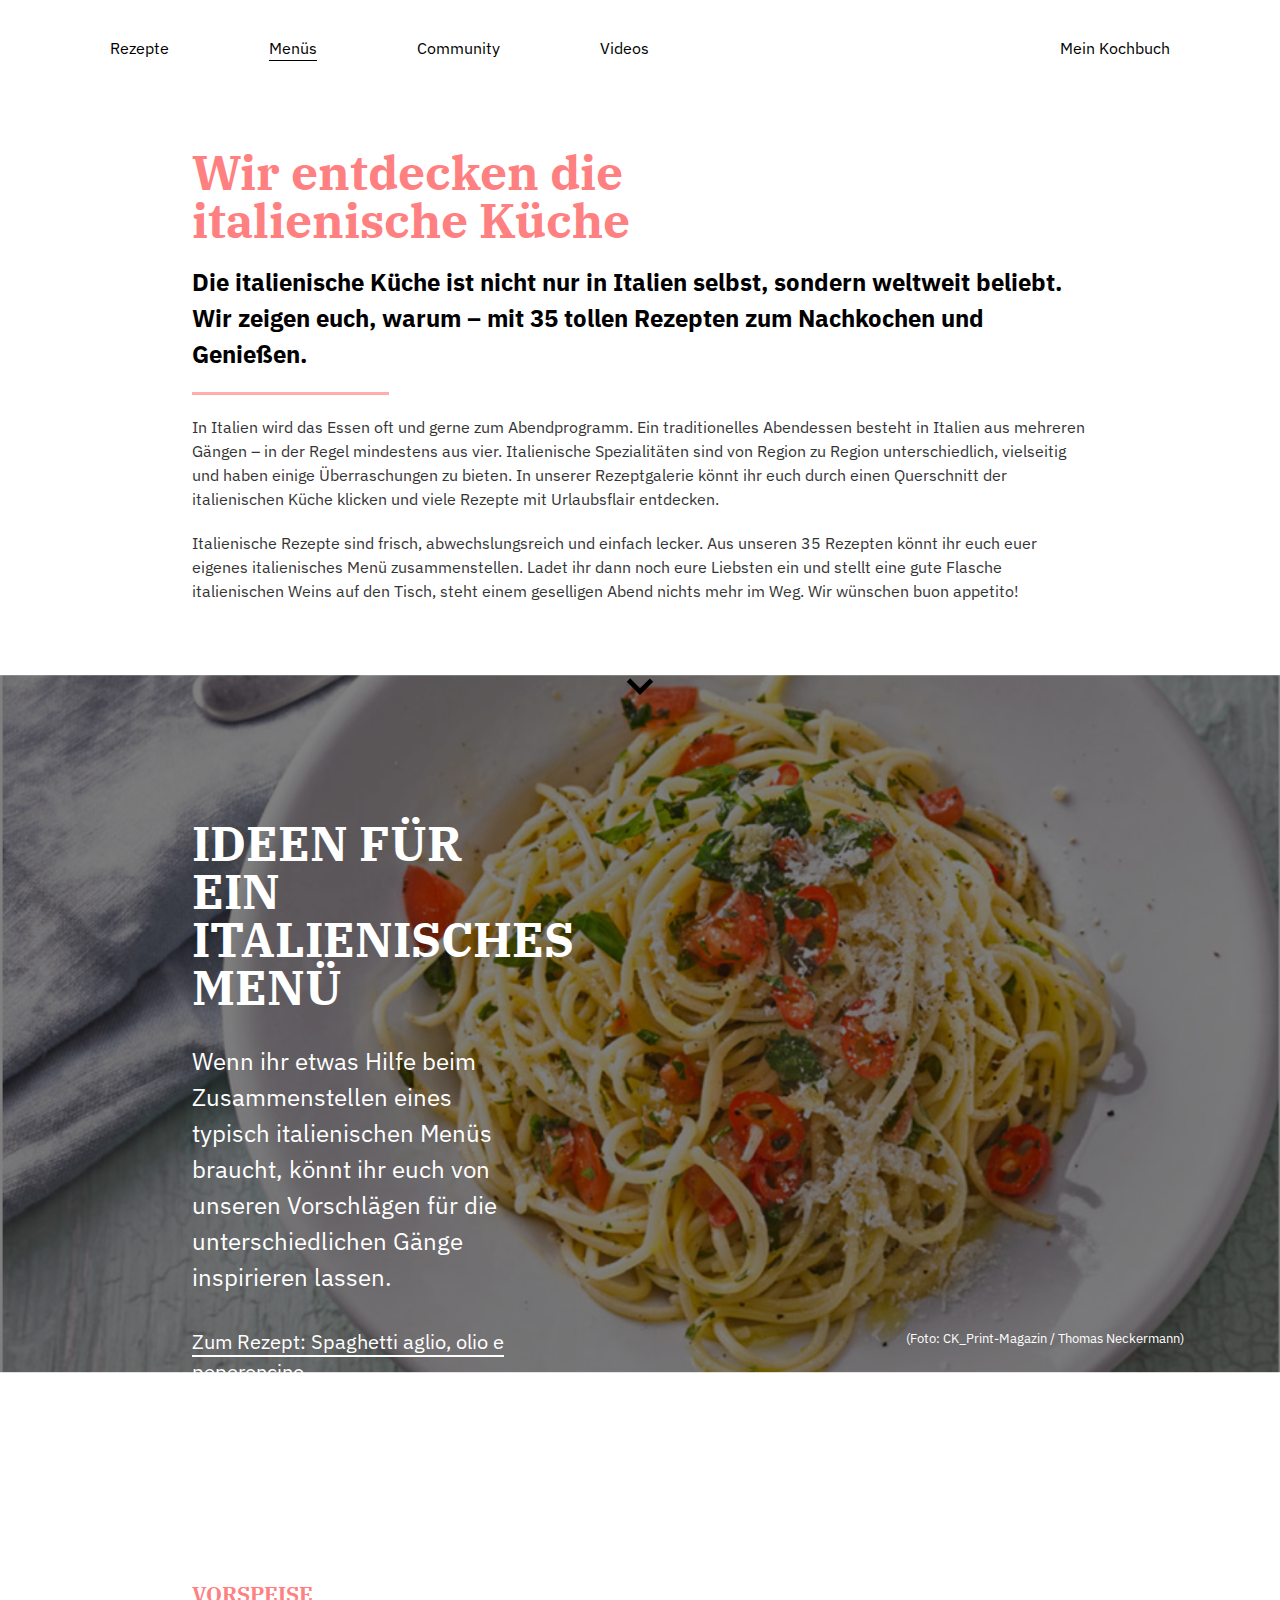
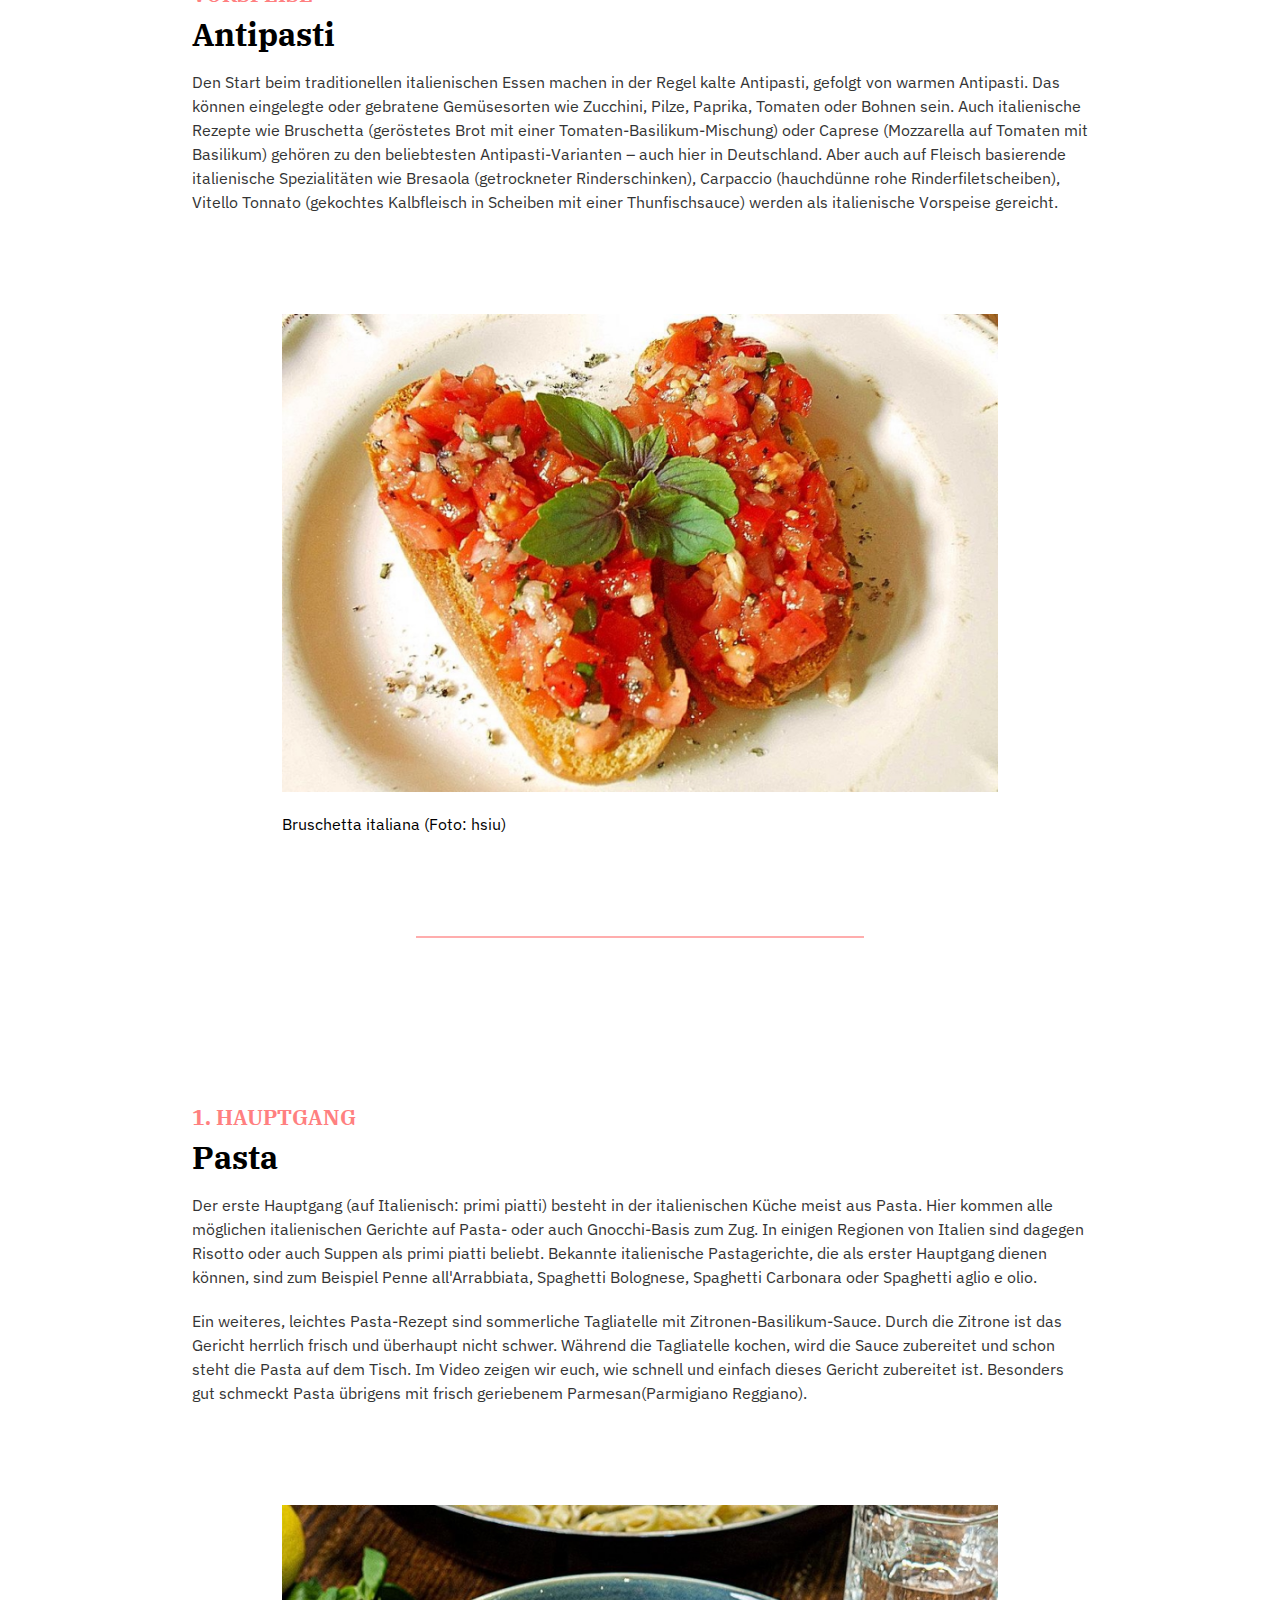
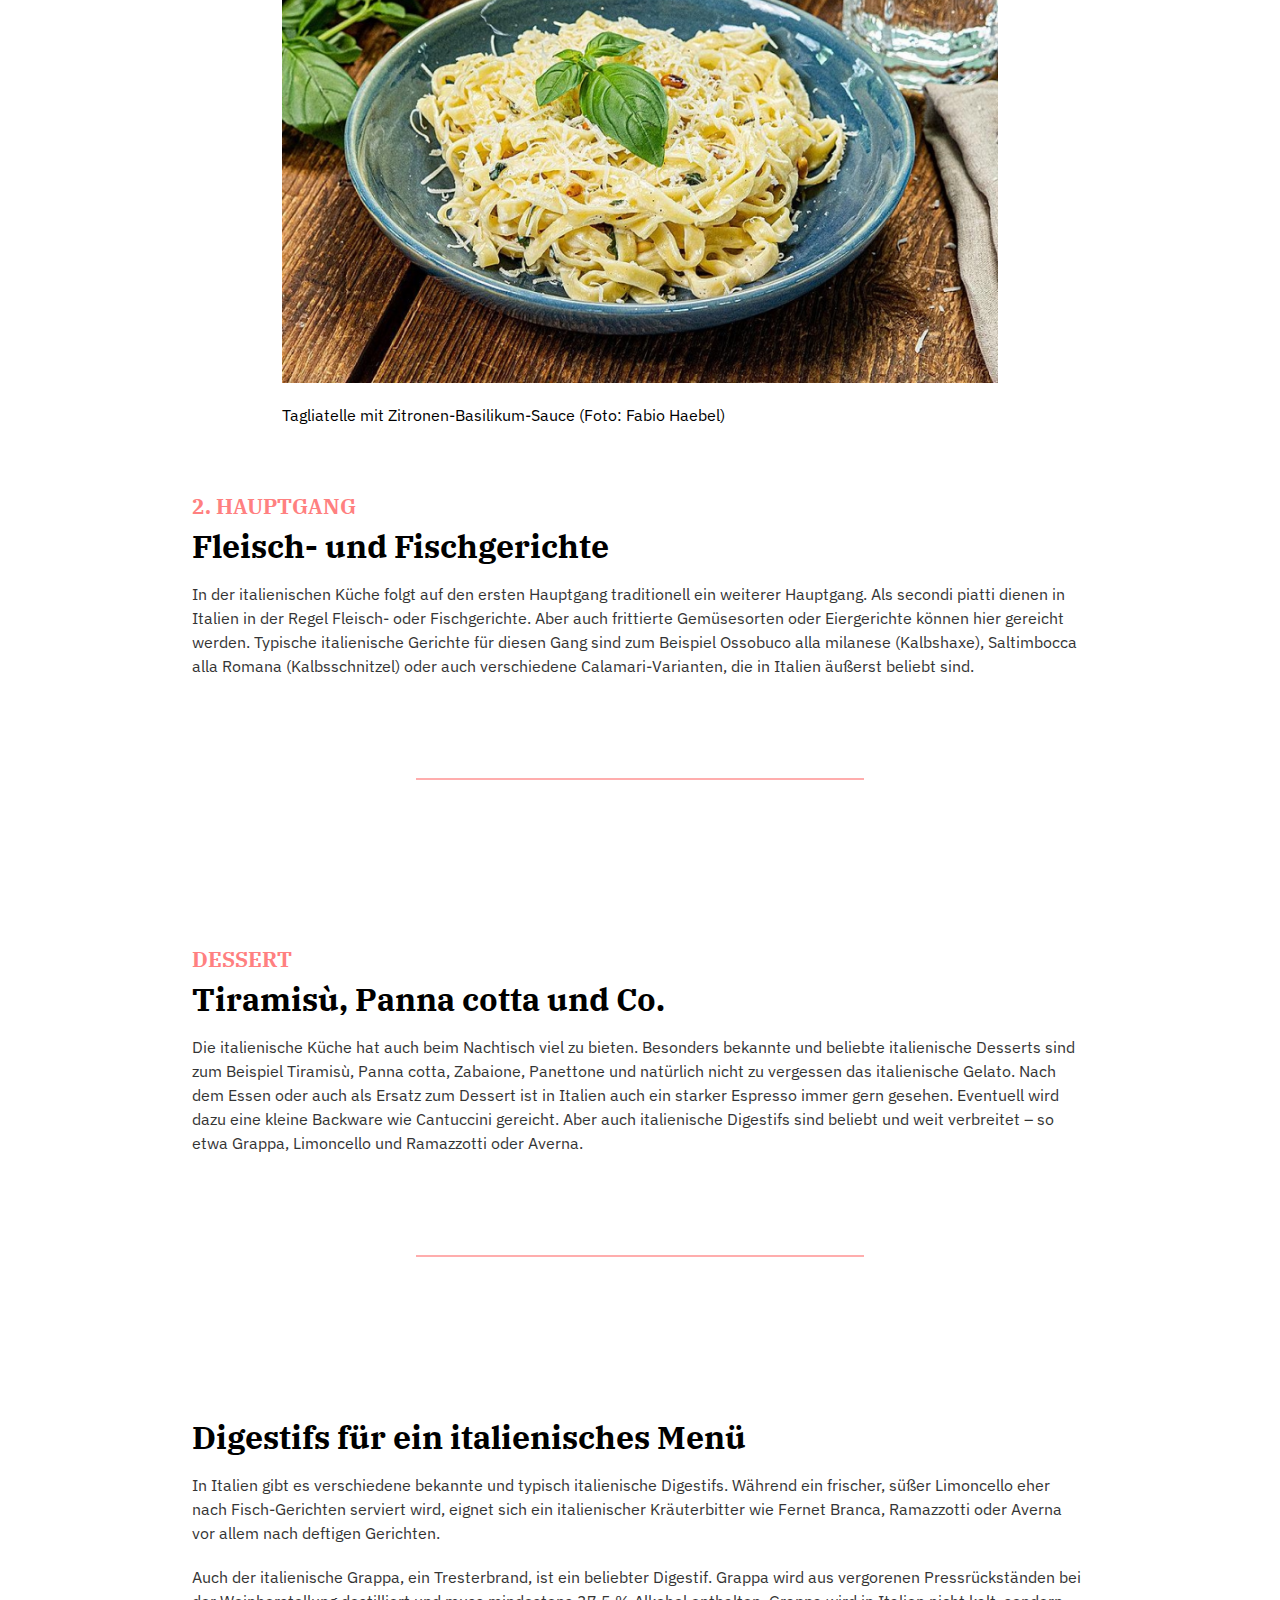
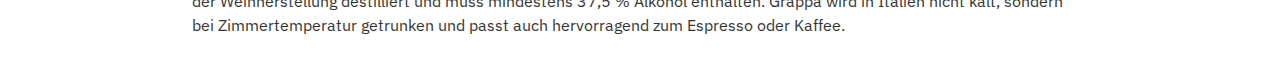
==== commit 48c4067a: "Initialize cn-layout-finetuning" ====
--- a/index.html
+++ b/index.html
@@ -8,17 +8,19 @@
   <title>Übersicht</title>
 
   <link rel="stylesheet" href="/styles/reset.css">
-  <link rel="stylesheet" href="/styles/style.css">
+  <link rel="stylesheet" href="/styles/variables.css">
+  <link rel="stylesheet" href="/styles/base.css">
+  <link rel="stylesheet" href="/styles/components.css">
   <link rel="stylesheet" href="/styles/index.css">
 </head>
 
 <body>
 
-  <header>
-    <nav class="navbar">
+  <header class="navbar">
+    <nav>
       <ul>
         <li><a href="/recipes/spaghetti-aglio-olio-e-peperoncino.html">Rezepte</a></li>
-        <li><a href="/index.html">Menüs</a></li>
+        <li><a class="is-active" href="/index.html">Menüs</a></li>
         <li><a href="#">Community</a></li>
         <li><a href="#">Videos</a></li>
         <li><a href="#">Mein Kochbuch</a></li>
@@ -58,29 +60,33 @@
       </p>
 
       <p>
-        <svg xmlns="http://www.w3.org/2000/svg" viewBox="0 -960 960 960" width="48"><path d="M480-322 216-586l67-67 197 198 197-197 67 67-264 263Z"/></svg>
+        <a href="#antipasti">
+        <svg xmlns="http://www.w3.org/2000/svg" viewBox="0 -960 960 960" width="48">
+          <path d="M480-322 216-586l67-67 197 198 197-197 67 67-264 263Z" />
+        </svg>
+        </a>
       </p>
     </article>
 
-    <article class="hero">
+    <section class="hero">
       <figure>
         <img src="images/header.jpg" alt="Bild von Spaghetti">
         <figcaption>(Foto: CK_Print-Magazin / Thomas Neckermann)</figcaption>
       </figure>
 
-      <h2>Ideen für ein italienisches Menü</h2>
-
-      <p>
-        Wenn ihr etwas Hilfe beim Zusammenstellen eines typisch italienischen
-        Menüs braucht, könnt ihr euch von unseren Vorschlägen für die
-        unterschiedlichen Gänge inspirieren lassen.
-      </p>
-
-      <a href="#">Zum Rezept: Spaghetti aglio, olio e peperoncino</a>
-
-    </article>
-
-    <article>
+      <div class="hero-content">
+        <h2>Ideen für ein italienisches Menü</h2>
+        <p>
+          Wenn ihr etwas Hilfe beim Zusammenstellen eines typisch italienischen
+          Menüs braucht, könnt ihr euch von unseren Vorschlägen für die
+          unterschiedlichen Gänge inspirieren lassen.
+          <a href="#">Zum Rezept: Spaghetti aglio, olio e peperoncino</a>
+        </p>
+      </div>
+
+    </section>
+
+    <section id="antipasti">
       <h2>Vorspeise</h2>
       <h3>Antipasti</h3>
 
@@ -104,9 +110,9 @@
       </figure>
 
       <hr>
-    </article>
-
-    <article>
+    </section>
+
+    <section>
       <h2>1. Hauptgang</h2>
       <h3>Pasta</h3>
 
@@ -135,9 +141,9 @@
         <img src="images/tagliatelle-mit-zitronen-basilikum-sauce.jpg" alt="Bild von Tagliatelle">
         <figcaption>Tagliatelle mit Zitronen-Basilikum-Sauce (Foto: Fabio Haebel)</figcaption>
       </figure>
-    </article>
-
-    <article>
+    </section>
+
+    <section>
       <h2>2. Hauptgang</h2>
       <h3>Fleisch- und Fischgerichte</h3>
 
@@ -152,11 +158,9 @@
       </p>
 
       <hr>
-    </article>
-
-    <hr>
-
-    <article>
+    </section>
+
+    <section>
       <h2>Dessert</h2>
       <h3>Tiramisù, Panna cotta und Co.</h3>
 
@@ -172,11 +176,9 @@
       </p>
 
       <hr>
-    </article>
-
-    <hr>
-
-    <article>
+    </section>
+
+    <section>
       <h3>Digestifs für ein italienisches Menü</h3>
 
       <p>
@@ -195,7 +197,7 @@
         Zimmertemperatur getrunken und passt auch hervorragend zum Espresso
         oder Kaffee.
       </p>
-    </article>
+    </section>
   </main>
 </body>
 
--- a/styles/variables.css
+++ b/styles/variables.css
@@ -0,0 +1,55 @@
+@import url("https://fonts.googleapis.com/css2?family=IBM+Plex+Sans:wght@400;700&display=swap");
+@import url("https://fonts.googleapis.com/css2?family=IBM+Plex+Serif:wght@400;500;700&display=swap");
+
+:root {
+    --base-size: 1rem;
+
+    /* Sizes */
+    --xs: calc(0.5 * var(--base-size));
+    --s: calc(1 * var(--base-size));
+    --m: calc(1.5 * var(--base-size));
+    --l: calc(2 * var(--base-size));
+    --xl: calc(3 * var(--base-size));
+    --xxl: calc(4 * var(--base-size));
+    --xxxl: calc(5 * var(--base-size));
+    --max-width-content: calc(60 * var(--s));
+
+    /* Colors */
+    --primary: #000;
+    --primary-lighter: #343434;
+    --secondary: #fff;
+    --accent: #ff8080;
+    --accent-lighter: #ffadad;
+    --accent-lightest: #fdd0d0;
+    --light: hsl(0deg 0% 80% / 100%);
+    --lighter: hsl(0deg 0% 90% / 100%);
+    --lightest: hsl(0deg 0% 100% / 100%);    
+
+    /* Font Family */
+    --font-family-sans: "IBM Plex Sans", sans-serif;
+    --font-family-serif: "IBM Plex Serif", serif;
+
+    /* Spacing */
+    --spacing-padding: 110px;
+    --spacing-margin-large: 100px;
+    --spacing-margin-medium: 20px;
+
+    /* Font Sizes */
+    --font-size-base: var(--s);
+    --font-size-heading1: var(--xl);
+    --font-size-heading2: var(--m);
+    --font-size-paragraph: var(--s);
+
+    /* Font Weights */
+    --font-weight-normal: 400;
+    --font-weight-bold: 700;
+
+    /* Figure */
+    --figure-margin-top: var(--spacing-margin-large);
+
+    /* Article */
+    --article-margin-bottom: var(--spacing-margin-large);
+
+    /* Misc */
+    --lh-heading: 100%;
+}
--- a/styles/base.css
+++ b/styles/base.css
@@ -0,0 +1,115 @@
+
+html,
+body {
+    font-family: var(--font-family-sans);
+    font-size: var(--font-size-base);
+}
+
+nav a {
+    color: var(--primary);
+}
+
+
+h1 {
+    max-width: var(--max-width-content);
+    color: var(--accent);
+    font-family: var(--font-family-serif);
+    font-size: var(--font-size-heading1);
+    font-weight: var(--font-weight-bold);
+    line-height: var(--lh-heading);
+    text-wrap: balance;
+}
+
+h2 {
+    margin-bottom: var(--l);
+    font-size: var(--font-size-heading2);
+    font-weight: var(--font-weight-bold);
+    line-height: var(--lh-normal);
+}
+
+h3{
+    line-height: var(--lh-heading);
+}
+
+h2 + h3{
+    margin-top: calc(var(--m) * -1);
+}
+
+hr {
+    border: none;
+    border-top: 2px solid #d9d9d9;
+    margin: var(--spacing-margin-large) 0;
+}
+
+p {
+    margin: var(--spacing-margin-medium) 0 0;
+    color: var(--primary-lighter);
+    font-size: var(--font-size-paragraph);
+    font-weight: var(--font-weight-normal);
+    line-height: 1.5;
+}
+
+figure {
+    margin: var(--figure-margin-top) 0 0;
+}
+
+img {
+    width: 100%;
+}
+
+figcaption {
+    margin: var(--spacing-margin-medium) 0 0;
+}
+
+ol {
+    padding: 0 0 0 var(--spacing-margin-medium);
+}
+
+main > article:not(.hero),
+main > div,
+main > section:not(.hero){
+    max-width: var(--max-width-content);
+    padding: var(--l);
+    margin: auto;
+}
+
+/* stylelint-disable-next-line no-descending-specificity */
+article {
+    margin: 0 0 var(--article-margin-bottom);
+}
+
+article a {
+    display: inline-block;
+    margin: var(--spacing-margin-medium) 0 0;
+    color: var(--primary);
+    text-decoration: none;
+}
+
+section h2,
+article:not([class]) h2
+ {
+    color: var(--accent);
+    font-family: var(--font-family-serif);
+    font-size: 1.3rem;
+    text-transform: uppercase;
+}
+
+article:not([class]) h3,
+section:not([class]) h3 {
+    font-family: var(--font-family-serif);
+    font-size: 2rem;
+    font-weight: var(--font-weight-bold);
+}
+
+article:not([class]) figure,
+section:not([class]) figure {
+    width: 80%;
+    margin-left: 10%;
+}
+
+article:not([class]) hr,
+section:not([class]) hr {
+    width: 50%;
+    border-top: 2px solid var(--accent-lighter);
+    margin-left: 25%;
+}--- a/styles/components.css
+++ b/styles/components.css
@@ -0,0 +1,412 @@
+/* Hero
+############################################################################ */
+
+.hero {
+    position: relative;
+    display: flex;
+    overflow: hidden;
+    width: 100vw;
+    flex-direction: column;
+    align-items: center;
+    justify-content: center;
+    color: var(--secondary);
+}
+
+.hero figure {
+    position: absolute;
+    margin: 0;
+    inset: 0;
+    pointer-events: none;
+}
+
+.hero figure img {
+    position: absolute;
+    z-index: -1;
+    top: 0;
+    right: 0;
+    bottom: 0;
+    width: 100%;
+    height: 100%;
+    filter: brightness(0.5);
+    object-fit: cover;
+    object-position: center center;
+
+}
+
+.hero figure figcaption {
+    position: absolute;
+    right: var(--xl);
+    bottom: var(--s);
+    font-size: smaller;
+}
+
+.hero h1 {
+    color: var(--lightest);
+}
+
+.hero h2 {
+    color: var(--lightest);
+    font-family: var(--font-family-serif);
+    font-size: var(--l);
+    font-weight: var(--font-weight-bold);
+    line-height: var(--lh-heading);
+}
+
+.hero p {
+    color: var(--secondary);
+    font-size: var(--m);
+}
+
+.hero a {
+    display: block;
+    margin-top: var(--l);
+    color: var(--secondary);
+    font-size: smaller;
+    text-decoration: underline;
+    text-underline-offset: 0.4rem;
+}
+
+.hero-content{
+    max-width: var(--max-width-content);
+    padding: var(--xl) var(--l) var(--xxl);
+    padding-right: calc(10vw * 1.5);
+}
+
+/* Subheader
+############################################################################ */
+
+.subheader {
+    font-size: 1.5rem;
+    font-weight: var(--font-weight-bold);
+}
+
+
+/* Catcher
+############################################################################ */
+
+.catcher {
+    max-width: var(--max-width-content);
+    padding: var(--l);
+}
+
+.catcher * {
+    margin: var(--spacing-margin-medium) 0 0;
+}
+
+.catcher h1{
+    max-width: 90%;
+}
+
+.catcher p:last-child {
+    display: flex;
+    width: 100%;
+    align-items: center;
+}
+
+.catcher p:last-child svg {
+    position: absolute;
+    left: 50%;
+    transform: translateX(-50%);
+}
+
+.catcher hr {
+    width: 22%;
+    border-top: 3px solid var(--accent-lighter);
+}
+
+
+/* Ingredients
+############################################################################ */
+
+.ingredients table {
+    width: 100%;
+    border: 1px solid var(--accent);
+    border-collapse: collapse;
+}
+
+.ingredients th,
+.ingredients td {
+    padding: 8px;
+    border-right: 1px solid var(--accent);
+    border-bottom: 1px solid var(--accent);
+    text-align: left;
+}
+
+.ingredients td {
+    padding-right: 6rem;
+}
+
+.ingredients td:last-child {
+    border-right: none;
+}
+
+/* Nutritional Values
+############################################################################ */
+
+.nutritional-values{
+    width: 100%;
+    text-align: center;
+}
+
+.nutritional-values dl {
+    margin: 20px 0 0;
+}
+
+.nutritional-values dt {
+    margin: 20px 0 0;
+    font-size: 1.2rem;
+}
+
+.nutritional-values dd {
+    color: var(--accent);
+    font-family: "IBM Plex Serif", serif;
+    font-size: 1.5rem;
+    font-weight: var(--font-weight-bold);
+}
+
+
+/* Navbar (Main Navigation)
+############################################################################ */
+
+.navbar {
+    position: sticky;
+    z-index: 1;
+    top: 0;
+    width: 100%;
+    padding: var(--spacing-margin-medium) var(--spacing-padding);
+    background: var(--secondary);
+}
+
+.navbar ul {
+    display: flex;
+    width: 100%;
+    justify-content: space-between;
+    padding: 0;
+    list-style: none;
+}
+
+.navbar ul li a {
+    text-decoration: none;
+}
+
+.navbar ul li:not(:last-child) {
+    margin-right: var(--spacing-margin-large);
+}
+
+.navbar ul li:last-child {
+    margin-right: 0;
+    margin-left: auto;
+}
+
+/* navbar link highlight */
+.navbar a.is-active {
+    text-decoration: underline;
+    text-underline-offset: 0.4rem;
+}
+
+/* Intern Nav (Page Navigation)
+############################################################################ */
+
+.intern-nav {
+    position: fixed;
+    z-index: 1;
+    right: 0;
+    margin-top: 0;
+    background-color: var(--accent-lightest);
+}
+
+.intern-nav ul {
+    padding: 1rem;
+    list-style: none;
+}
+
+/* stylelint-disable-next-line no-descending-specificity */
+.intern-nav ul li {
+    margin-right: 0;
+}
+
+.intern-nav ul li a {
+    text-decoration: none;
+}
+
+.intern-nav ul li a[data-state="active"] {
+    text-decoration: underline;
+    text-underline-offset: 0.2rem;}
+
+
+
+/* Quantiy Selector
+############################################################################ */
+
+.quantity-selector-head{
+    max-width: var(--max-width-content);
+    color: var(--darkest);
+    font-family: var(--font-family-sans-serif);
+}
+
+.quantity-selector-head .highlighted {
+    padding: 0.2rem 0.7rem;
+    border-radius: 1rem;
+    margin: 0 0.5rem;
+    background-color: var(--accent-lighter);
+    font-weight: var(--font-weight-bold);
+}
+
+
+/* Form
+############################################################################ */
+
+form {
+    display: flex;
+    width: fit-content;
+    flex-direction: column;
+}
+
+form input {
+    padding: var(--s) var(--m);
+    margin-bottom: var(--l);
+    
+}
+
+.form-container {
+    display: flex;
+    flex-direction: row;
+    gap: var(--m);
+}
+
+form button {
+    padding: var(--s) var(--xl);
+    border: none;
+    border-radius: 0;
+    background: #d9d9d9;
+    outline: none;
+}
+
+.form-container button:last-child{
+    background-color: var(--accent-lighter);
+}
+
+.form-container .input-container {
+    display: flex;
+    flex-direction: column;
+}
+
+textarea {
+    width: 100%;
+    height: 10rem;
+    padding: var(--s) var(--m);
+}
+
+label[for="data"] {
+    display: flex;
+    align-items: center;
+}
+
+form input[type="checkbox"] {
+    width: 2rem;
+    height: 2rem;
+    margin-top: 2rem;
+    margin-right: 2rem;
+}
+
+.invalid {
+    border: 2px solid red;
+}
+
+.invalid-label {
+    color: red;
+}
+
+
+/* Comments
+############################################################################ */
+
+.comments {
+    max-width: var(--max-width-content);
+    padding: var(--l);
+}
+
+.comments h3{
+    margin-top: var(--xl);
+    margin-bottom: var(--l);
+}
+
+/* stylelint-disable-next-line no-descending-specificity */
+.comment-user-info p {
+    margin: 0 0 0 1.5rem;
+}
+
+.comment p:last-child {
+    width: 100%;
+}
+
+/* stylelint-disable-next-line no-descending-specificity */
+.comment img {
+    width: 3rem;
+    height: 3rem;
+}
+
+.comment-user-info {
+    display: flex;
+    flex-direction: row;
+    align-items: center;
+    justify-content: space-between;
+}
+
+/* Steps
+############################################################################ */
+
+.steps{
+    padding: 0;
+    counter-reset: step-count;
+}
+
+/* stylelint-disable-next-line no-descending-specificity */
+.steps > li{
+    display: block;
+    padding-bottom: var(--xl);
+    counter-increment: step-count;
+}
+
+.steps > li.is-text-only{
+    display: flex;
+    justify-content: center;
+}
+
+.steps > li.is-text-only p{
+    max-width: calc(var(--max-content-width) * 0.5);
+}
+
+.steps > li figure{
+    display: flex;
+    width: auto;
+    align-items: center;
+    margin: 0;
+    gap: var(--m);
+}
+
+.steps > li figure > *{
+    flex-basis: 50%;
+    flex-grow: 1;
+}
+
+.steps .is-reversed{
+    flex-direction: row-reverse;
+}
+
+.steps .has-counter{
+    position: relative;
+    padding-top: 0;
+    margin-left: var(--xl);
+}
+
+.steps .has-counter::before {
+    position: absolute;
+    left: calc(var(--xl) * -1);
+    color: var(--accent);
+    content: counter(step-count);
+    font-size: var(--xl);
+    font-weight: bold;
+    line-height: var(--xl);
+}
+
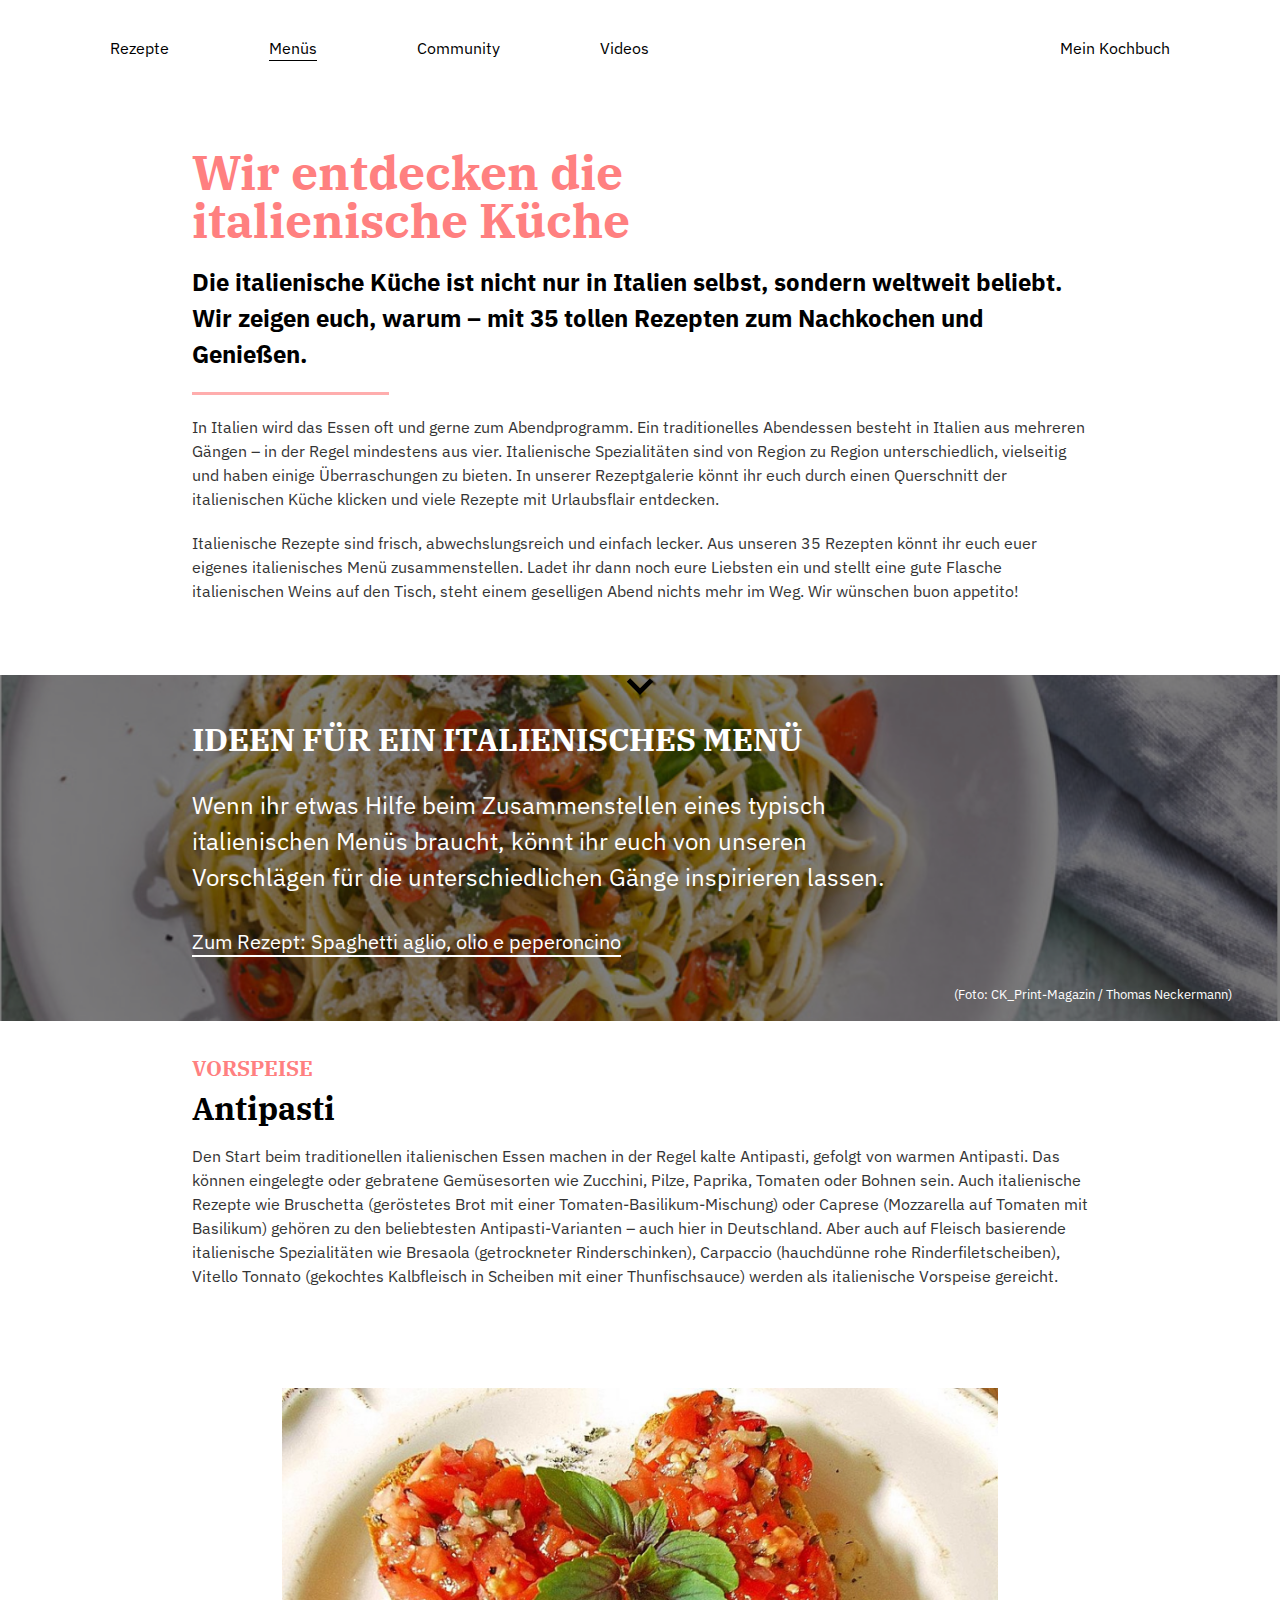
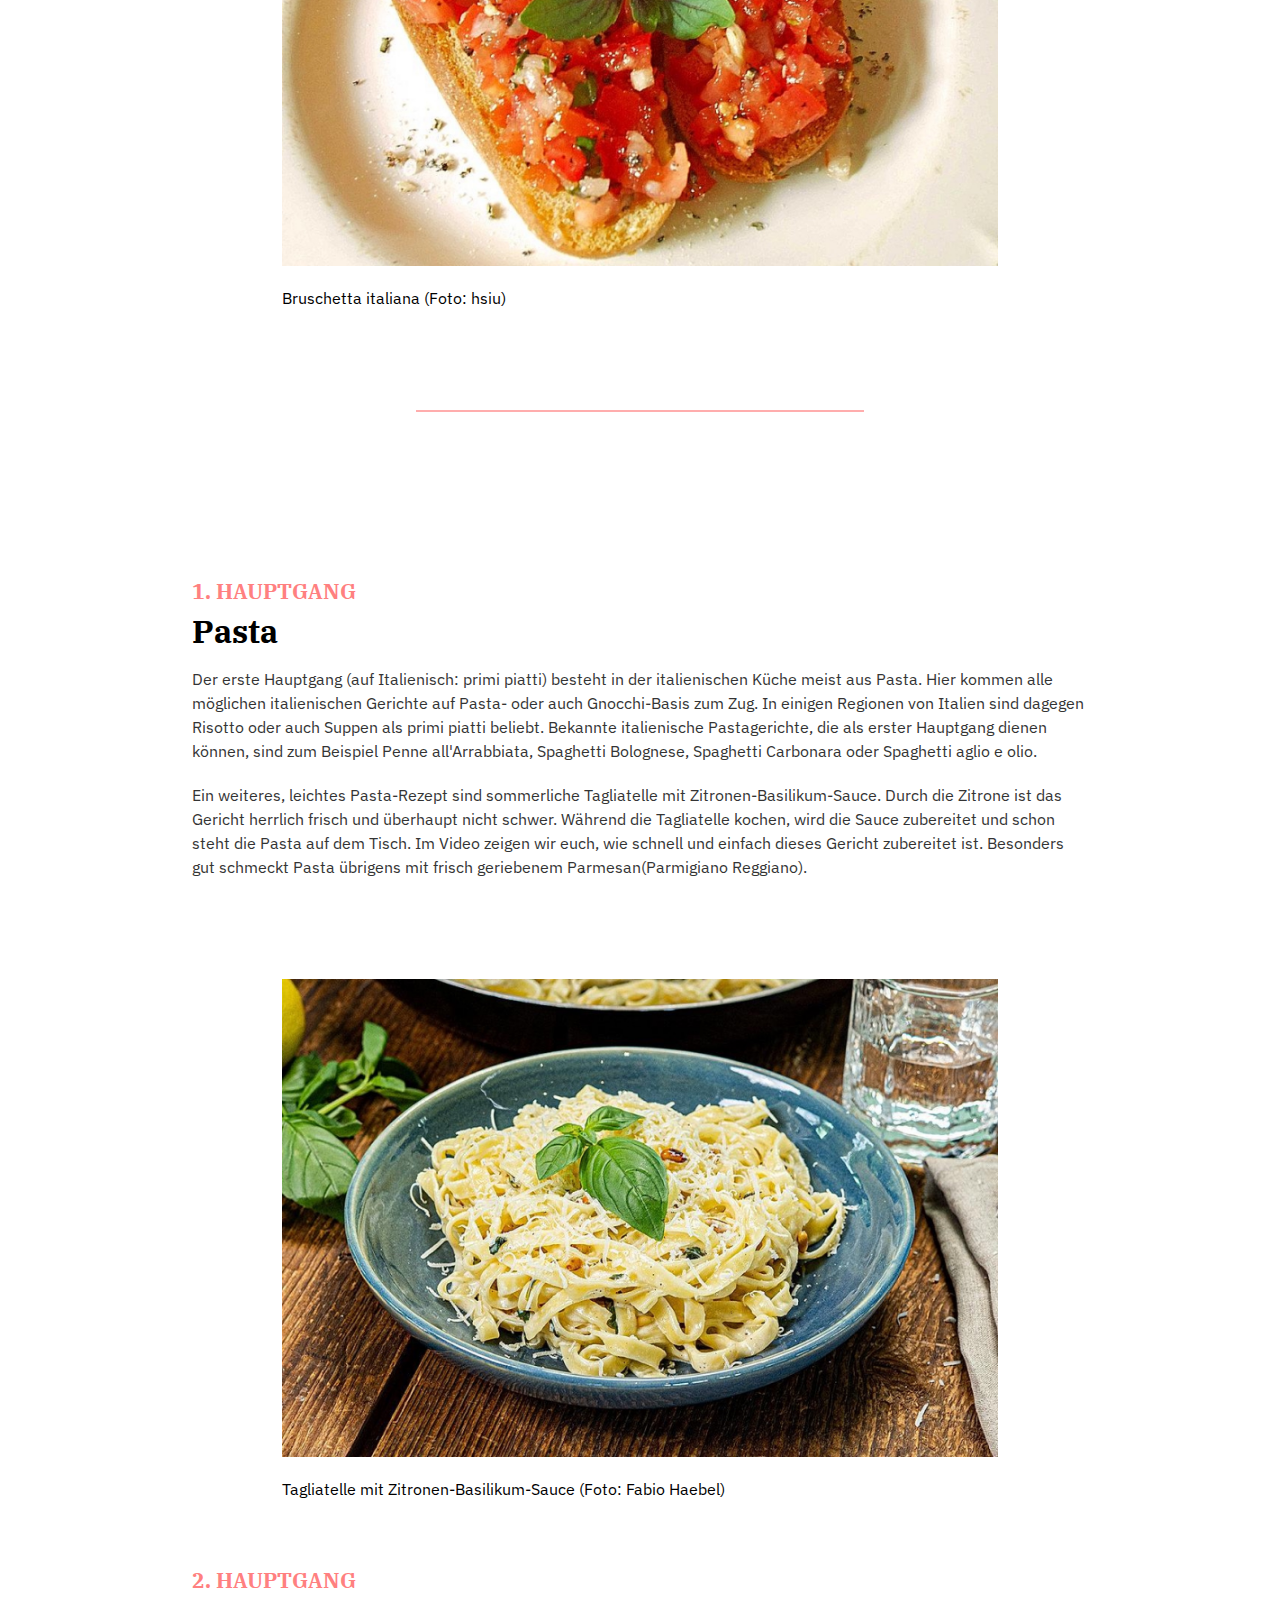
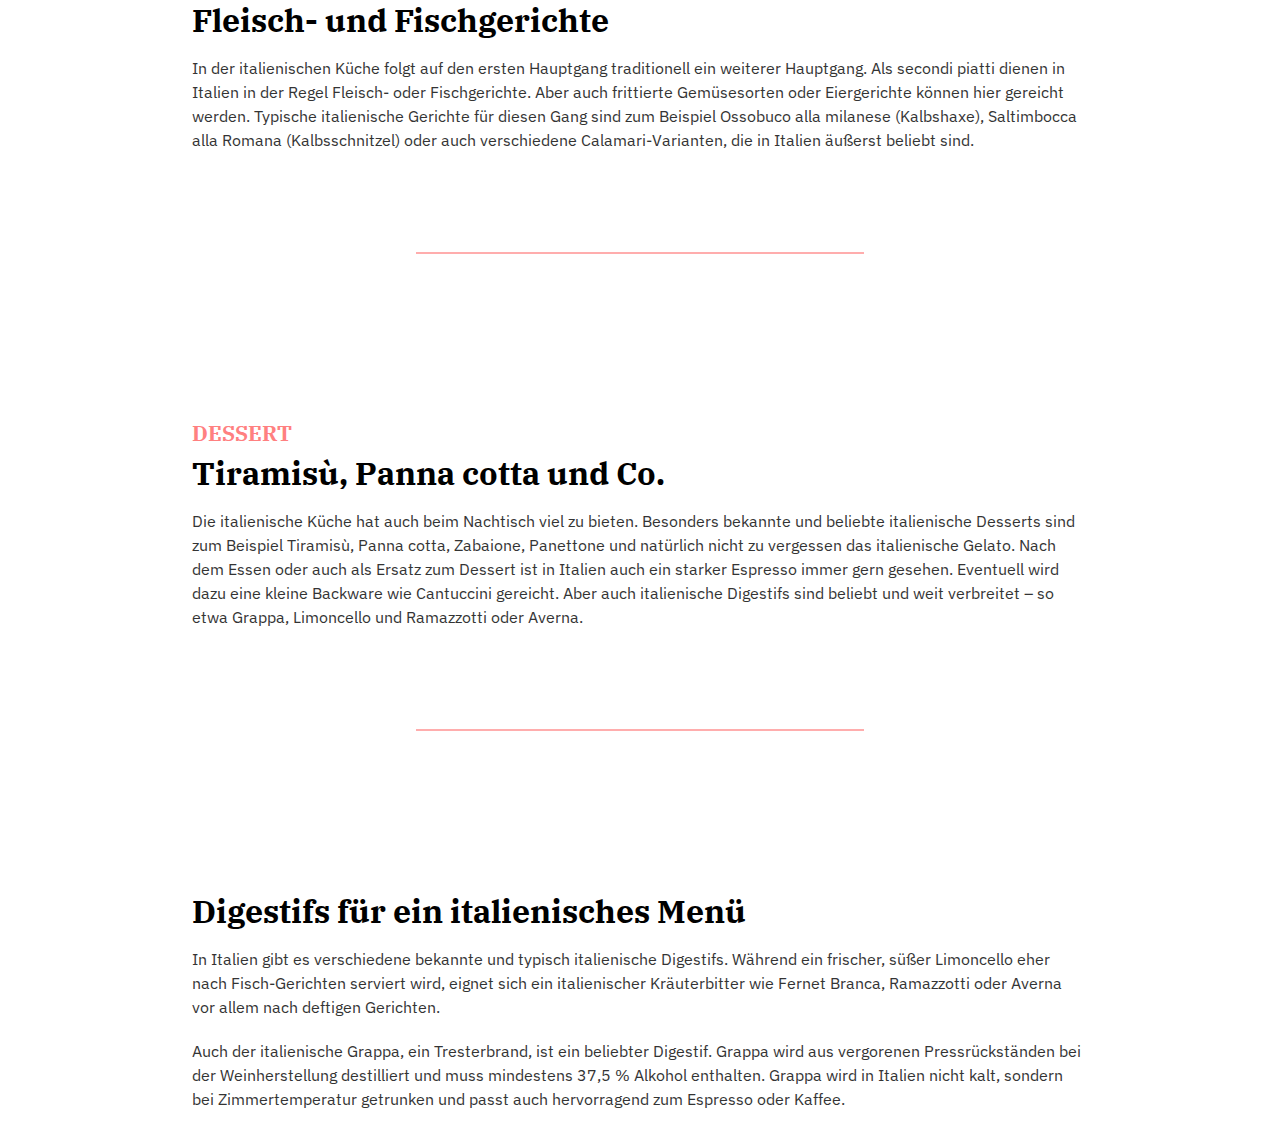
==== commit 193e91ff: "Initialize qr-validation" ====
--- a/index.html
+++ b/index.html
@@ -11,7 +11,6 @@
   <link rel="stylesheet" href="/styles/variables.css">
   <link rel="stylesheet" href="/styles/base.css">
   <link rel="stylesheet" href="/styles/components.css">
-  <link rel="stylesheet" href="/styles/index.css">
 </head>
 
 <body>
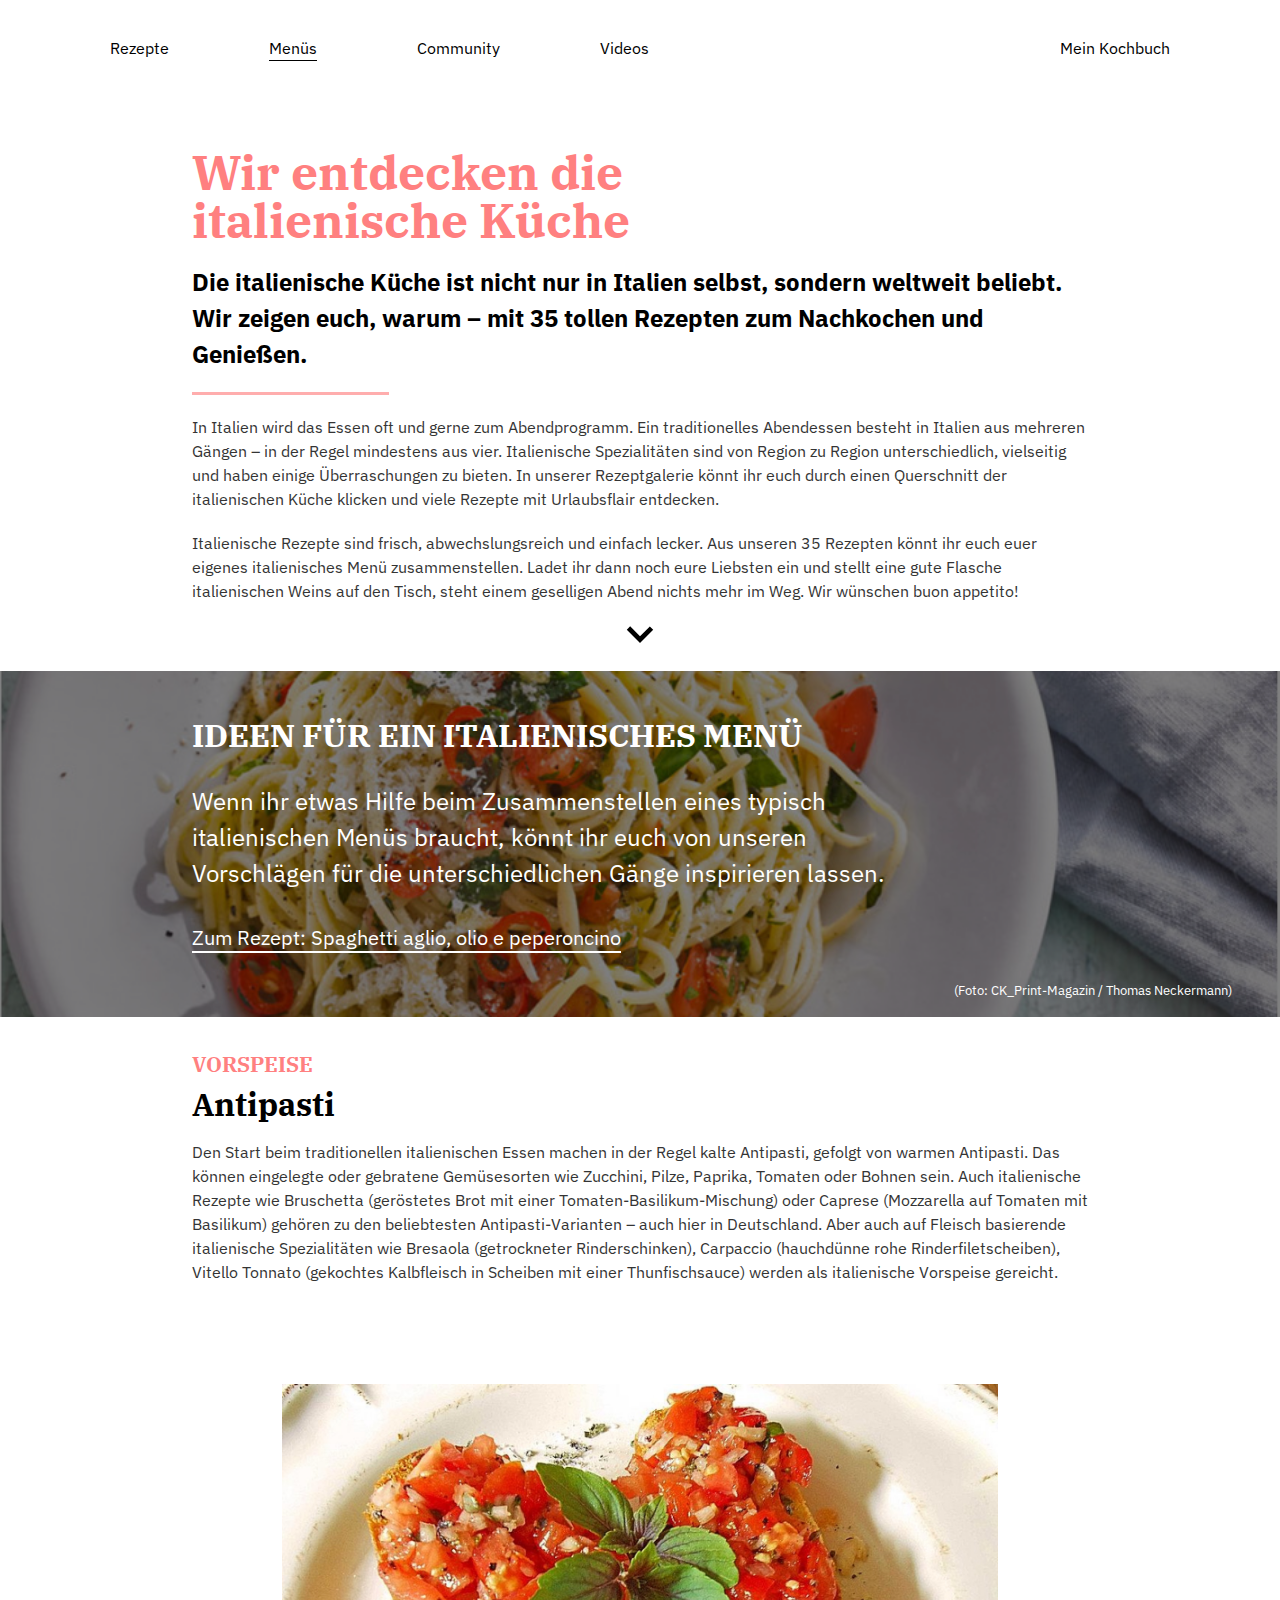
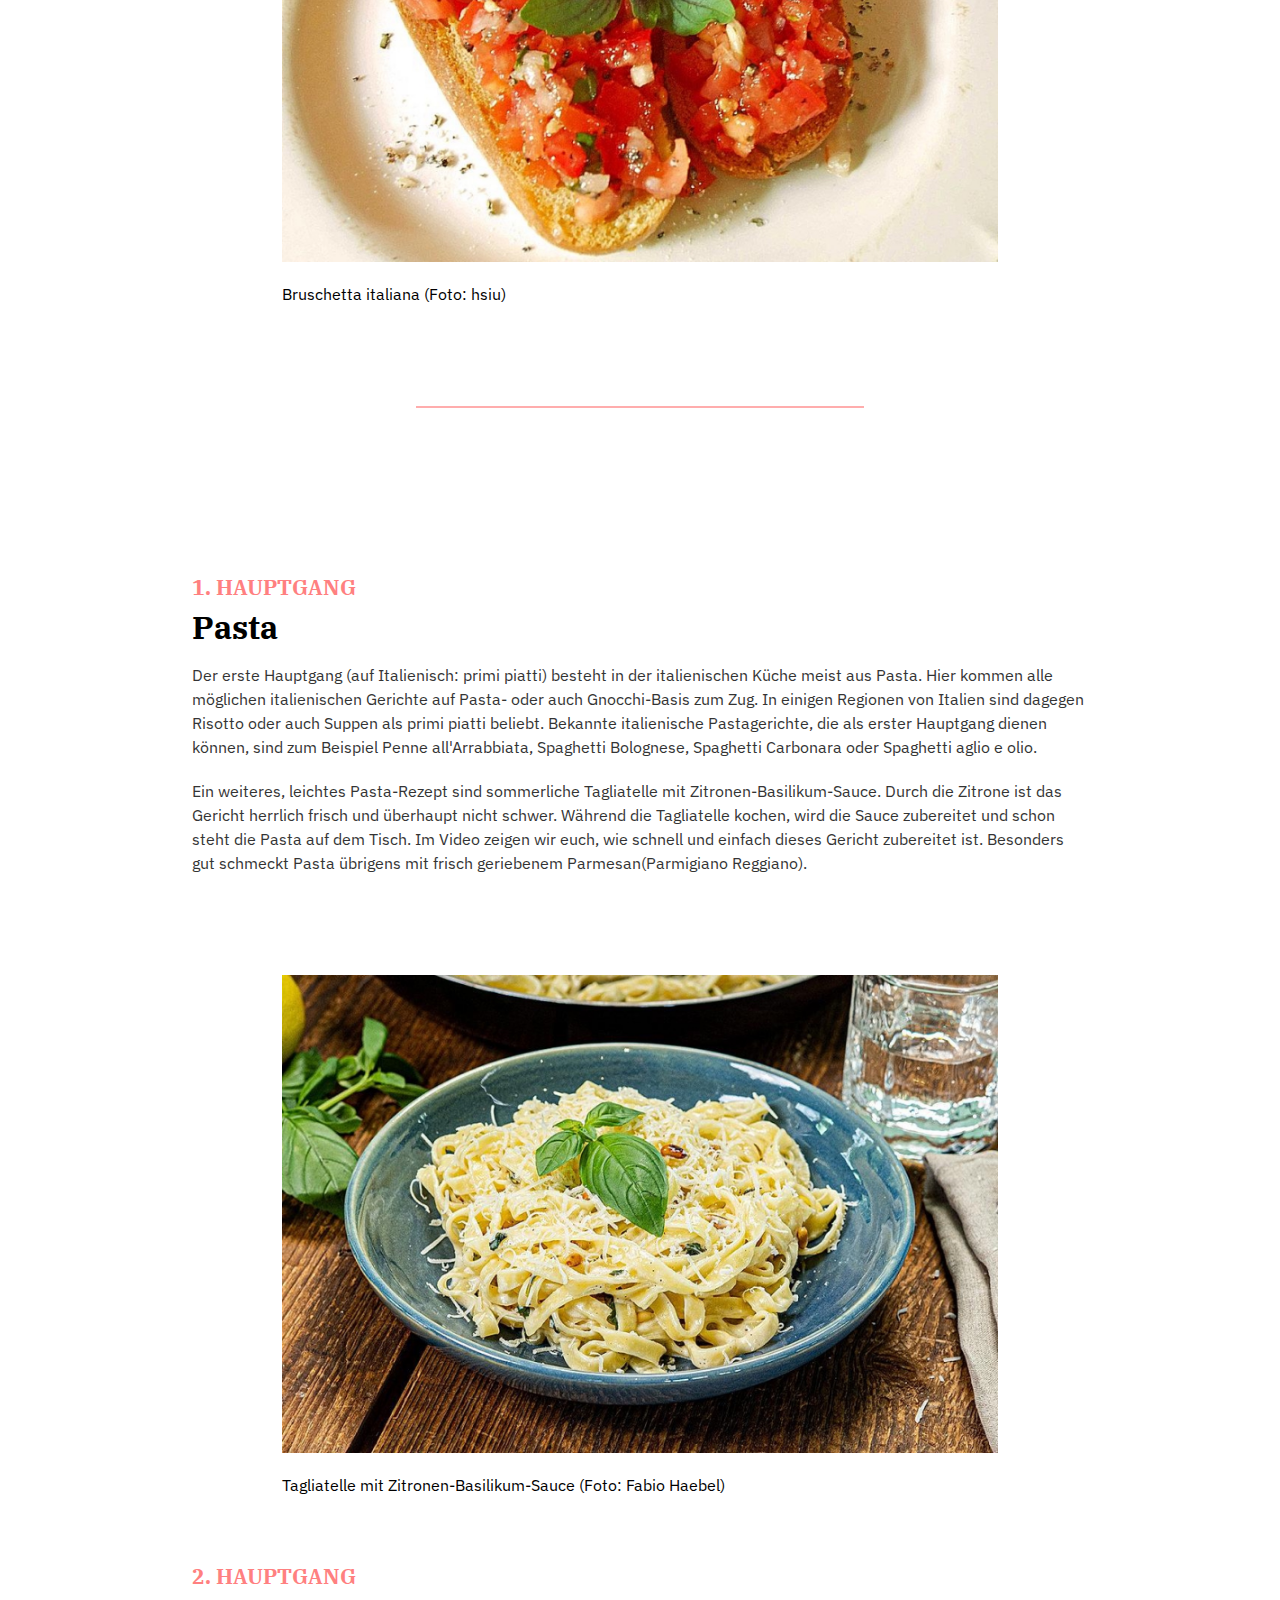
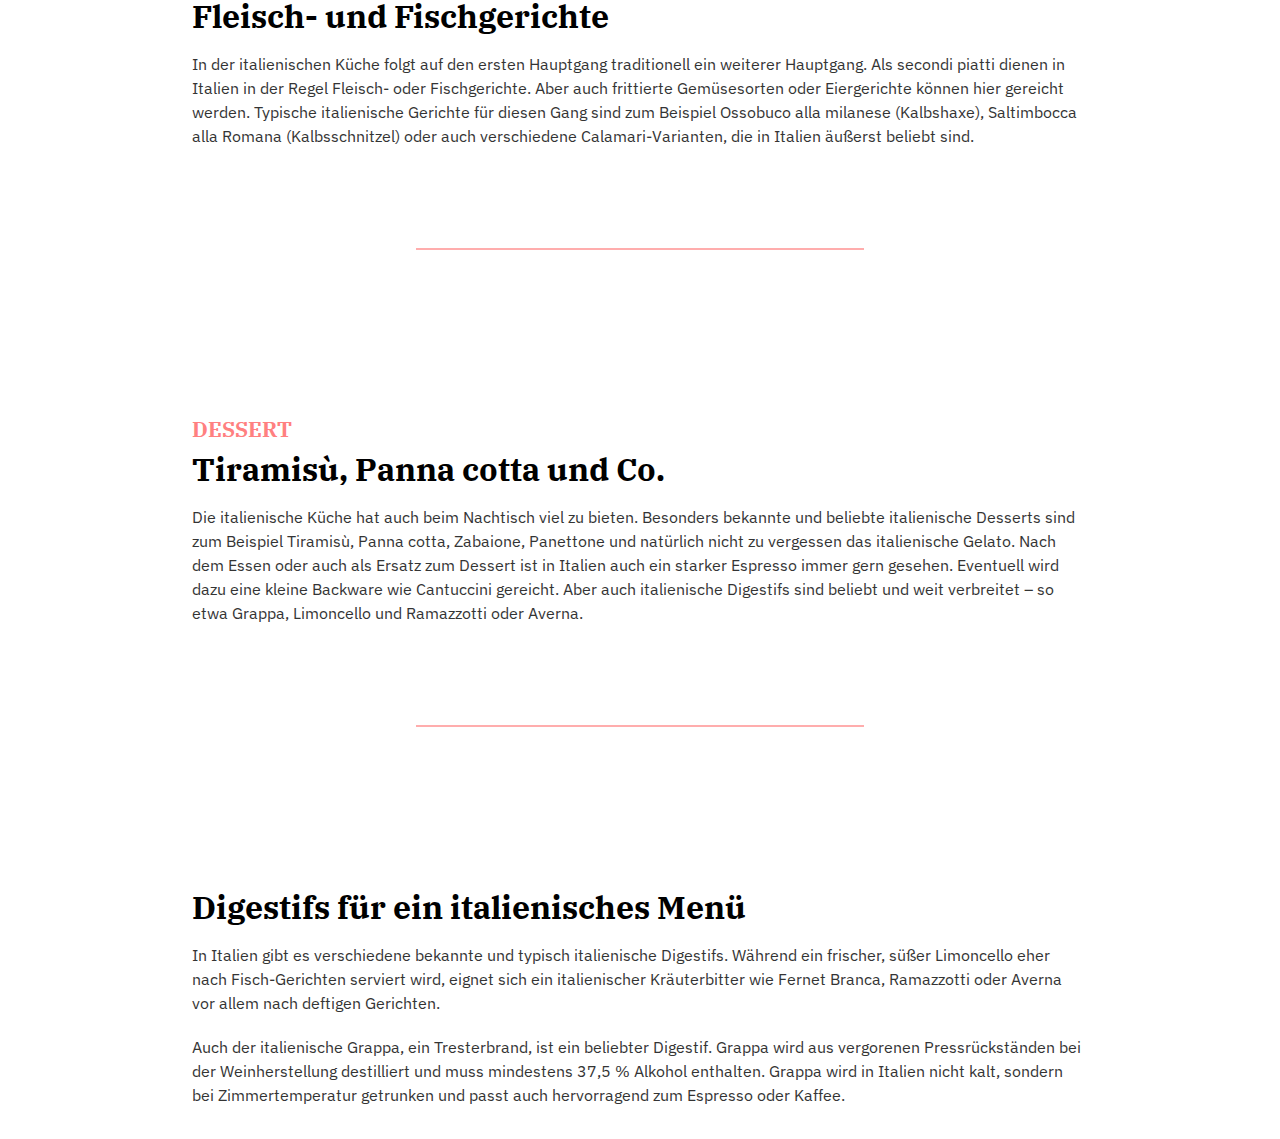
==== commit 8a4c9a33: "Fixed navbar positioning" ====
--- a/index.html
+++ b/index.html
@@ -7,19 +7,37 @@
   <meta name="viewport" content="width=device-width, initial-scale=1.0">
   <title>Übersicht</title>
 
-  <link rel="stylesheet" href="/styles/reset.css">
-  <link rel="stylesheet" href="/styles/variables.css">
-  <link rel="stylesheet" href="/styles/base.css">
-  <link rel="stylesheet" href="/styles/components.css">
+  <link rel="stylesheet" href="./styles/reset.css">
+  <link rel="stylesheet" href="./styles/variables.css">
+  <link rel="stylesheet" href="./styles/base.css">
+  <link rel="stylesheet" href="./styles/components.css">
 </head>
 
 <body>
 
   <header class="navbar">
+    <nav class="links">
+      <ul>
+        <li><a href="./recipes/spaghetti-aglio-olio-e-peperoncino.html">Rezepte</a></li>
+        <li><a class="is-active" href="">Menüs</a></li>
+        <li><a href="#">Community</a></li>
+        <li><a href="#">Videos</a></li>
+        <li><a href="#">Mein Kochbuch</a></li>
+      </ul>
+    </nav>
+  </header>
+  <header class="mobile-navbar">
+    <div class="figure-container">
+      <figure>
+        <svg xmlns="http://www.w3.org/2000/svg" viewBox="0 -960 960 960">
+          <path d="M103-212v-94h754v94H103Zm0-221v-94h754v94H103Zm0-221v-95h754v95H103Z" />
+        </svg>
+      </figure>
+    </div>
     <nav>
       <ul>
-        <li><a href="/recipes/spaghetti-aglio-olio-e-peperoncino.html">Rezepte</a></li>
-        <li><a class="is-active" href="/index.html">Menüs</a></li>
+        <li><a href="./recipes/spaghetti-aglio-olio-e-peperoncino.html">Rezepte</a></li>
+        <li><a class="is-active" href="">Menüs</a></li>
         <li><a href="#">Community</a></li>
         <li><a href="#">Videos</a></li>
         <li><a href="#">Mein Kochbuch</a></li>
@@ -60,16 +78,16 @@
 
       <p>
         <a href="#antipasti">
-        <svg xmlns="http://www.w3.org/2000/svg" viewBox="0 -960 960 960" width="48">
-          <path d="M480-322 216-586l67-67 197 198 197-197 67 67-264 263Z" />
-        </svg>
+          <svg xmlns="http://www.w3.org/2000/svg" viewBox="0 -960 960 960" width="48">
+            <path d="M480-322 216-586l67-67 197 198 197-197 67 67-264 263Z" />
+          </svg>
         </a>
       </p>
     </article>
 
     <section class="hero">
       <figure>
-        <img src="images/header.jpg" alt="Bild von Spaghetti">
+        <img src="./images/header.jpg" alt="Bild von Spaghetti">
         <figcaption>(Foto: CK_Print-Magazin / Thomas Neckermann)</figcaption>
       </figure>
 
@@ -104,7 +122,7 @@
       </p>
 
       <figure>
-        <img src="/images/bruschetta-italiana.jpg" alt="Bild von Bruschetta Italiana">
+        <img src="./images/bruschetta-italiana.jpg" alt="Bild von Bruschetta Italiana">
         <figcaption>Bruschetta italiana (Foto: hsiu)</figcaption>
       </figure>
 
@@ -137,7 +155,7 @@
       </p>
 
       <figure>
-        <img src="images/tagliatelle-mit-zitronen-basilikum-sauce.jpg" alt="Bild von Tagliatelle">
+        <img src="./images/tagliatelle-mit-zitronen-basilikum-sauce.jpg" alt="Bild von Tagliatelle">
         <figcaption>Tagliatelle mit Zitronen-Basilikum-Sauce (Foto: Fabio Haebel)</figcaption>
       </figure>
     </section>
@@ -198,6 +216,8 @@
       </p>
     </section>
   </main>
+
+  <script src="./scripts/navbar.js"></script>
 </body>
 
 </html>--- a/styles/components.css
+++ b/styles/components.css
@@ -66,7 +66,7 @@
     text-underline-offset: 0.4rem;
 }
 
-.hero-content{
+.hero-content {
     max-width: var(--max-width-content);
     padding: var(--xl) var(--l) var(--xxl);
     padding-right: calc(10vw * 1.5);
@@ -80,6 +80,106 @@
     font-weight: var(--font-weight-bold);
 }
 
+/* navbar link highlight */
+.mobile-navbar {
+    position: sticky;
+    top: 0;
+    left: 0;
+    z-index: 1;
+    display: none;
+    width: 100%;
+}
+
+.figure-container {
+    width: 100vw;
+    padding: var(--m);
+    background: var(--secondary);
+}
+
+.mobile-navbar figure {
+    height: 100%;
+    margin-top: 0;
+}
+
+.mobile-navbar svg {
+    height: var(--m);
+    float: right;
+    cursor: pointer;
+}
+
+.mobile-navbar nav {
+    position: fixed;
+    top: calc(var(--m) * 3);
+    left: 100vw;
+    width: fit-content;
+    height: 100%;
+    background: var(--secondary);
+    transition: transform 100ms ease-in-out;
+}
+
+.mobile-navbar nav.active {
+    transform: translateX(-100%);
+}
+
+.mobile-navbar ul {
+    display: flex;
+    flex-direction: column;
+    padding: var(--s) var(--l);
+    gap: var(--xs);
+    list-style: none;
+}
+
+.mobile-navbar ul li {
+    user-select: none;
+    white-space: nowrap;
+}
+
+.mobile-navbar a {
+    text-decoration: none;
+}
+
+.navbar ul li a {
+    text-decoration: none;
+}
+
+.intern-nav ul li a {
+    text-decoration: none;
+}
+
+.mobile-navbar a:hover {
+    text-decoration: underline;
+    text-underline-offset: 0.4rem;
+}
+
+main.active {
+    backdrop-filter: brightness(0.5);
+    filter: brightness(0.5);
+}
+
+@media screen and (width <=985px) {
+    .navbar {
+        display: none;
+    }
+
+    .mobile-navbar {
+        display: flex;
+    }
+}
+
+.navbar a.is-active {
+    text-decoration: underline;
+    text-underline-offset: 0.4rem;
+}
+
+.navbar nav:not([class]) {
+    display: none;
+    float: right;
+}
+
+.navbar nav:not([class]) svg {
+    height: var(--l);
+}
+
 
 /* Catcher
 ############################################################################ */
@@ -93,7 +193,7 @@
     margin: var(--spacing-margin-medium) 0 0;
 }
 
-.catcher h1{
+.catcher h1 {
     max-width: 90%;
 }
 
@@ -114,6 +214,24 @@
     border-top: 3px solid var(--accent-lighter);
 }
 
+.catcher > *:last-child{
+   margin: -2rem 0 3rem 0;
+}
+
+/* ingredients and nutritional values
+########################################################################### */
+
+@media screen and (max-width: 830px) {
+    .grid {
+        flex-direction: column;
+        display: flex;
+        gap: var(--m);
+    }
+
+    .grid section:last-child {
+        margin-top: 3rem;
+    }
+}
 
 /* Ingredients
 ############################################################################ */
@@ -143,7 +261,7 @@
 /* Nutritional Values
 ############################################################################ */
 
-.nutritional-values{
+.nutritional-values {
     width: 100%;
     text-align: center;
 }
@@ -185,10 +303,6 @@
     list-style: none;
 }
 
-.navbar ul li a {
-    text-decoration: none;
-}
-
 .navbar ul li:not(:last-child) {
     margin-right: var(--spacing-margin-large);
 }
@@ -196,12 +310,6 @@
 .navbar ul li:last-child {
     margin-right: 0;
     margin-left: auto;
-}
-
-/* navbar link highlight */
-.navbar a.is-active {
-    text-decoration: underline;
-    text-underline-offset: 0.4rem;
 }
 
 /* Intern Nav (Page Navigation)
@@ -225,20 +333,17 @@
     margin-right: 0;
 }
 
-.intern-nav ul li a {
-    text-decoration: none;
-}
-
 .intern-nav ul li a[data-state="active"] {
     text-decoration: underline;
-    text-underline-offset: 0.2rem;}
+    text-underline-offset: 0.2rem;
+}
 
 
 
 /* Quantiy Selector
 ############################################################################ */
 
-.quantity-selector-head{
+.quantity-selector-head {
     max-width: var(--max-width-content);
     color: var(--darkest);
     font-family: var(--font-family-sans-serif);
@@ -265,7 +370,7 @@
 form input {
     padding: var(--s) var(--m);
     margin-bottom: var(--l);
-    
+
 }
 
 .form-container {
@@ -282,7 +387,7 @@
     outline: none;
 }
 
-.form-container button:last-child{
+.form-container button:last-child {
     background-color: var(--accent-lighter);
 }
 
@@ -326,7 +431,7 @@
     padding: var(--l);
 }
 
-.comments h3{
+.comments h3 {
     margin-top: var(--xl);
     margin-bottom: var(--l);
 }
@@ -356,28 +461,29 @@
 /* Steps
 ############################################################################ */
 
-.steps{
+.steps {
     padding: 0;
     counter-reset: step-count;
 }
 
 /* stylelint-disable-next-line no-descending-specificity */
 .steps > li{
-    display: block;
+    display: flex;
+    flex-direction: row;
     padding-bottom: var(--xl);
     counter-increment: step-count;
 }
 
-.steps > li.is-text-only{
+.steps>li.is-text-only {
     display: flex;
     justify-content: center;
 }
 
-.steps > li.is-text-only p{
-    max-width: calc(var(--max-content-width) * 0.5);
-}
-
-.steps > li figure{
+.steps>li.is-text-only p {
+    max-width: calc(var(--max-width-content) * 0.5);
+}
+
+.steps>li figure {
     display: flex;
     width: auto;
     align-items: center;
@@ -385,16 +491,17 @@
     gap: var(--m);
 }
 
-.steps > li figure > *{
+.steps>li figure>* {
+    width: 50%;
     flex-basis: 50%;
     flex-grow: 1;
 }
 
-.steps .is-reversed{
+.steps .is-reversed {
     flex-direction: row-reverse;
 }
 
-.steps .has-counter{
+.steps .has-counter {
     position: relative;
     padding-top: 0;
     margin-left: var(--xl);
@@ -410,3 +517,15 @@
     line-height: var(--xl);
 }
 
+@media screen and (max-width: 768px) {
+    .steps > li > figure > img {
+        flex-direction: column;
+        width: 100%;
+        flex-basis: 100%;
+    }
+
+    .steps > li > figure:last-child {
+        display: flex;
+        flex-direction: column;
+    }
+}